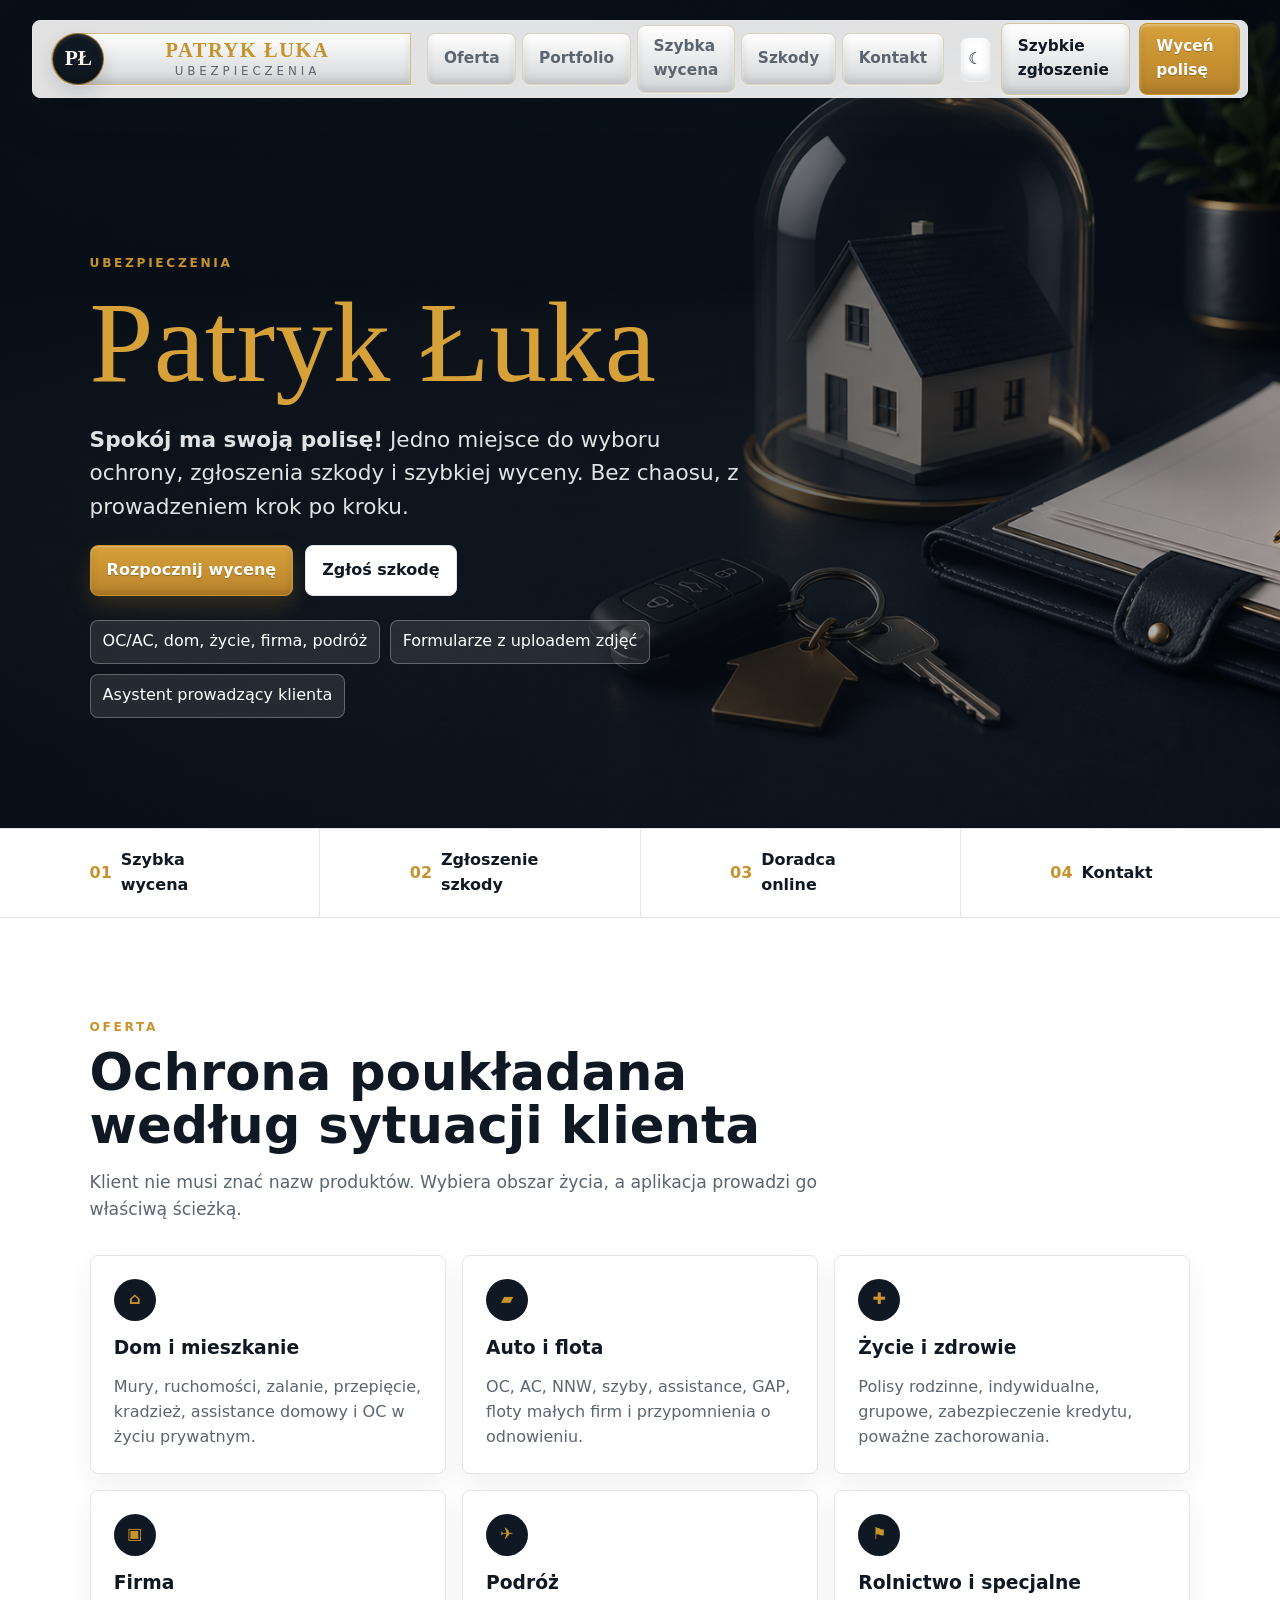
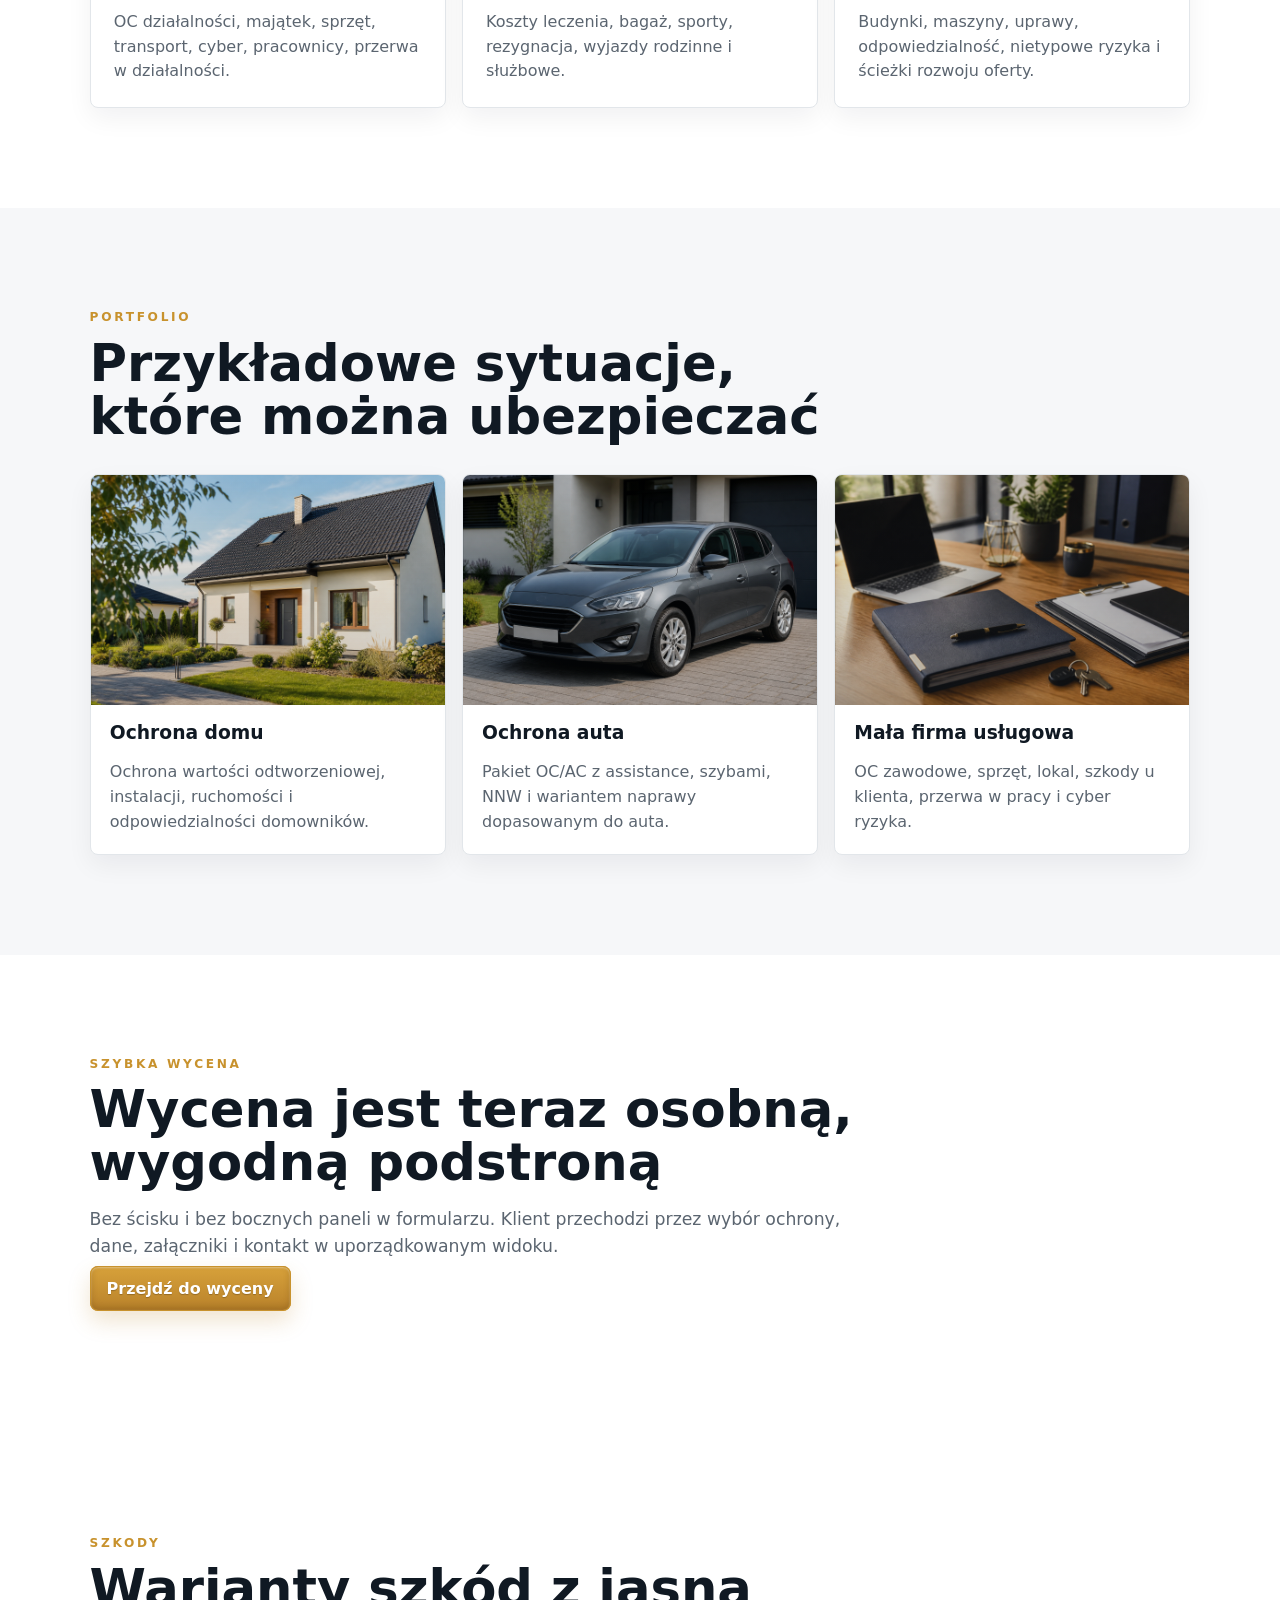
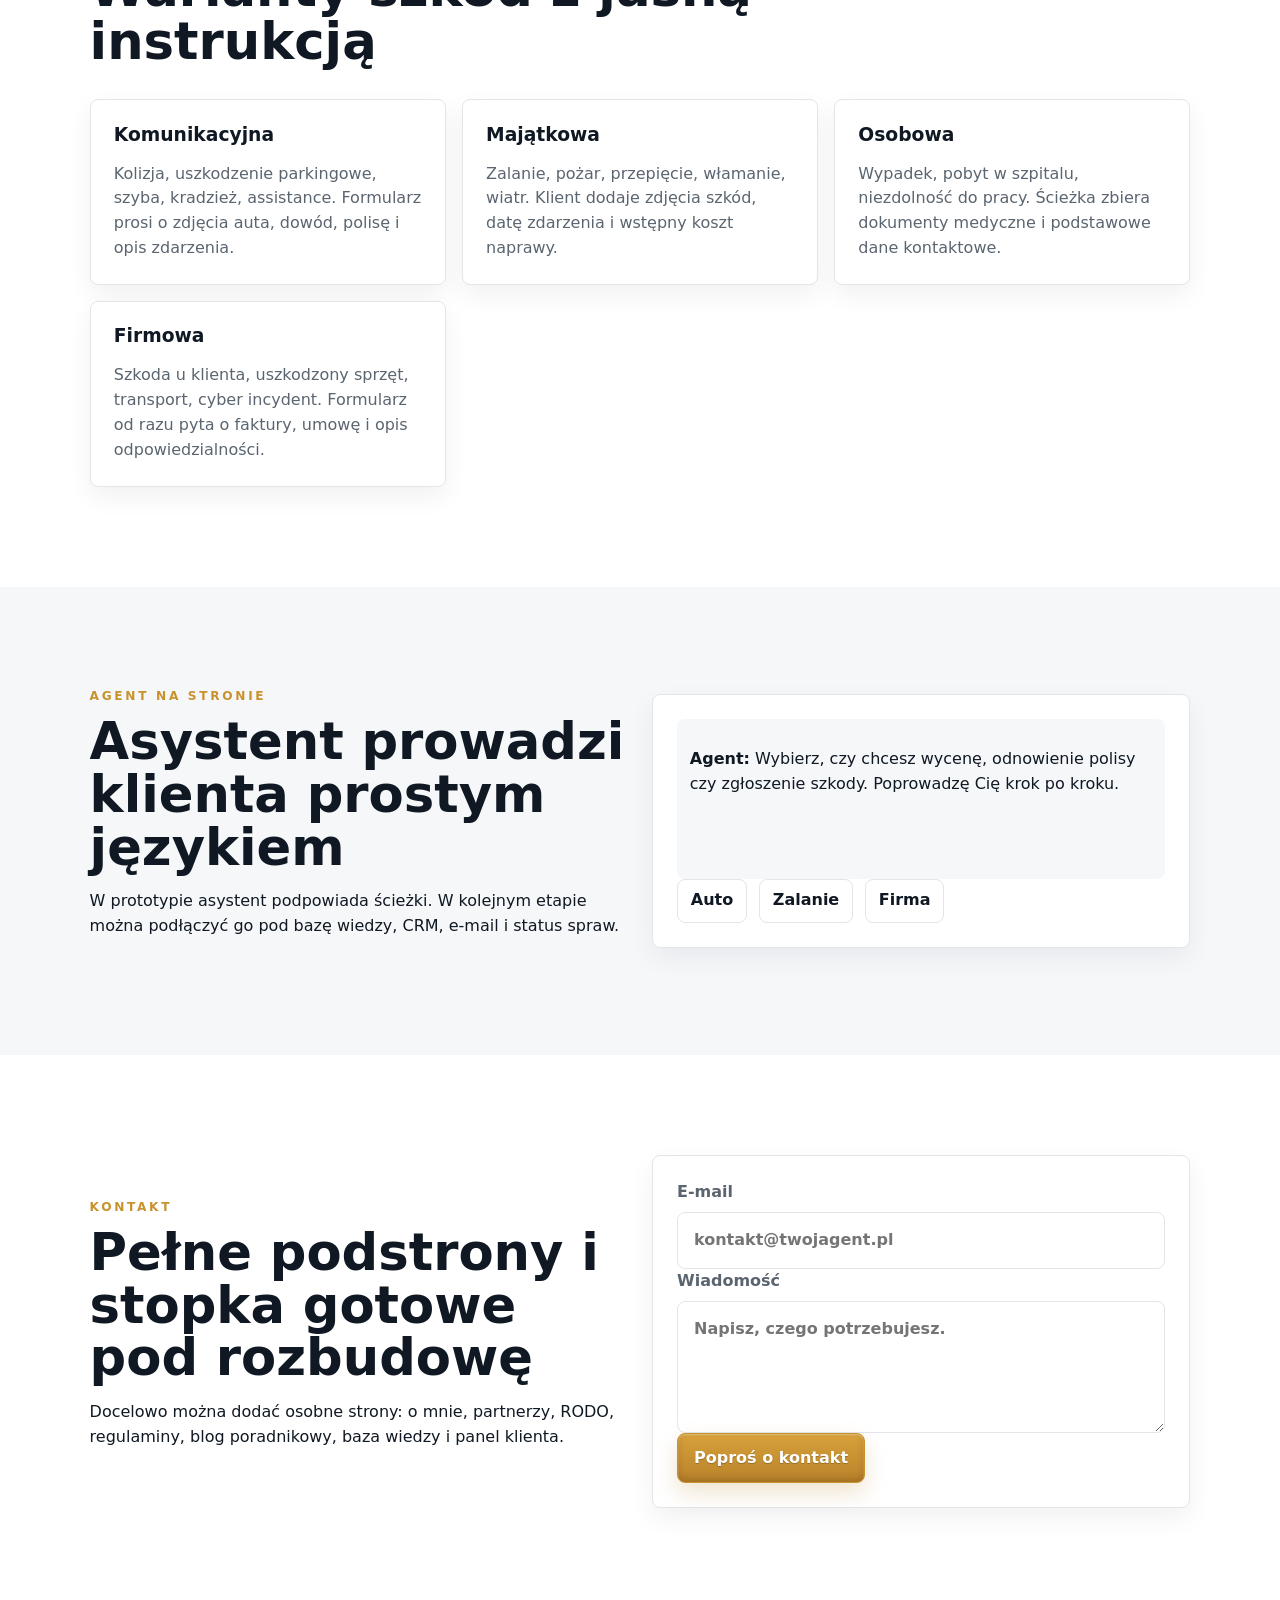
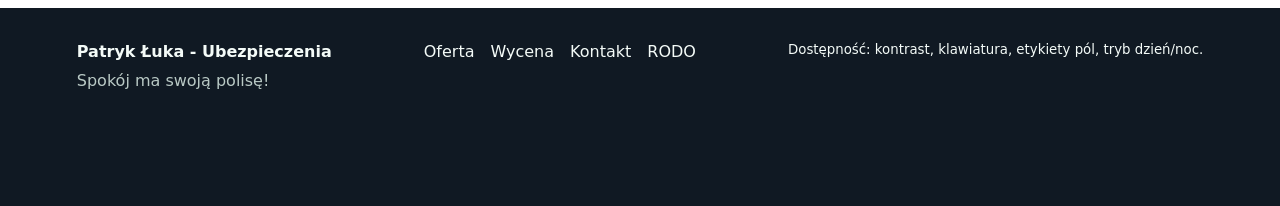
==== index.html @ 3d940626 "Initial Patryk Luka site" ====
<!doctype html>
<html lang="pl">
  <head>
    <meta charset="utf-8">
    <meta name="viewport" content="width=device-width, initial-scale=1">
    <meta name="theme-color" content="#101923">
    <title>Patryk Łuka - Ubezpieczenia</title>
    <meta name="description" content="Mobilna strona-aplikacja doradcy ubezpieczeniowego z szybką wyceną, formularzem szkody i asystentem.">
    <link rel="preload" href="assets/hero-patryk-luka.png" as="image">
    <link rel="stylesheet" href="styles.css">
  </head>
  <body>
    <a class="skip-link" href="#main">Przejdź do treści</a>

    <header class="topbar" aria-label="Główna nawigacja">
      <a class="brand" href="#start" aria-label="Strona główna Patryk Łuka Ubezpieczenia">
        <span class="brand-mark" aria-hidden="true">PŁ</span>
        <span>
          <strong>PATRYK ŁUKA</strong>
          <small>UBEZPIECZENIA</small>
        </span>
      </a>
      <nav class="desktop-nav" aria-label="Menu główne">
        <a href="oferta.html">Oferta</a>
        <a href="portfolio.html">Portfolio</a>
        <a href="wycena.html">Szybka wycena</a>
        <a href="szkody.html">Szkody</a>
        <a href="kontakt.html">Kontakt</a>
      </nav>
      <div class="top-actions">
        <button class="icon-btn" type="button" data-theme-toggle aria-label="Przełącz tryb dzień noc" title="Tryb dzień/noc">☾</button>
        <a class="secondary-btn small framed-action" href="zgloszenie.html">Szybkie zgłoszenie</a>
        <a class="primary-btn small" href="wycena.html">Wyceń polisę</a>
      </div>
    </header>

    <main id="main">
      <section id="start" class="hero">
        <img class="hero-image" src="assets/hero-patryk-luka.png" alt="Neutralna kompozycja dokumentów, kluczy i ochrony ubezpieczeniowej">
        <div class="hero-overlay" aria-hidden="true"></div>
        <div class="hero-content">
          <p class="eyebrow">Ubezpieczenia</p>
          <h1>Patryk Łuka</h1>
          <p class="lead"><strong>Spokój ma swoją polisę!</strong> Jedno miejsce do wyboru ochrony, zgłoszenia szkody i szybkiej wyceny. Bez chaosu, z prowadzeniem krok po kroku.</p>
          <div class="hero-actions">
            <a class="primary-btn" href="wycena.html">Rozpocznij wycenę</a>
            <a class="secondary-btn" href="#szkody">Zgłoś szkodę</a>
          </div>
          <ul class="trust-list" aria-label="Najważniejsze zalety">
            <li>OC/AC, dom, życie, firma, podróż</li>
            <li>Formularze z uploadem zdjęć</li>
            <li>Asystent prowadzący klienta</li>
          </ul>
        </div>
      </section>

      <section class="app-strip" aria-label="Najważniejsze ścieżki klienta">
        <a href="wycena.html"><span>01</span> Szybka wycena</a>
        <a href="zgloszenie.html"><span>02</span> Zgłoszenie szkody</a>
        <a href="#agent"><span>03</span> Doradca online</a>
        <a href="kontakt.html"><span>04</span> Kontakt</a>
      </section>

      <section id="oferta" class="section">
        <div class="section-head">
          <p class="eyebrow">Oferta</p>
          <h2>Ochrona poukładana według sytuacji klienta</h2>
          <p>Klient nie musi znać nazw produktów. Wybiera obszar życia, a aplikacja prowadzi go właściwą ścieżką.</p>
        </div>
        <div class="offer-grid">
          <article class="offer-card">
            <span class="card-icon" aria-hidden="true">⌂</span>
            <h3>Dom i mieszkanie</h3>
            <p>Mury, ruchomości, zalanie, przepięcie, kradzież, assistance domowy i OC w życiu prywatnym.</p>
          </article>
          <article class="offer-card">
            <span class="card-icon" aria-hidden="true">▰</span>
            <h3>Auto i flota</h3>
            <p>OC, AC, NNW, szyby, assistance, GAP, floty małych firm i przypomnienia o odnowieniu.</p>
          </article>
          <article class="offer-card">
            <span class="card-icon" aria-hidden="true">✚</span>
            <h3>Życie i zdrowie</h3>
            <p>Polisy rodzinne, indywidualne, grupowe, zabezpieczenie kredytu, poważne zachorowania.</p>
          </article>
          <article class="offer-card">
            <span class="card-icon" aria-hidden="true">▣</span>
            <h3>Firma</h3>
            <p>OC działalności, majątek, sprzęt, transport, cyber, pracownicy, przerwa w działalności.</p>
          </article>
          <article class="offer-card">
            <span class="card-icon" aria-hidden="true">✈</span>
            <h3>Podróż</h3>
            <p>Koszty leczenia, bagaż, sporty, rezygnacja, wyjazdy rodzinne i służbowe.</p>
          </article>
          <article class="offer-card">
            <span class="card-icon" aria-hidden="true">⚑</span>
            <h3>Rolnictwo i specjalne</h3>
            <p>Budynki, maszyny, uprawy, odpowiedzialność, nietypowe ryzyka i ścieżki rozwoju oferty.</p>
          </article>
        </div>
      </section>

      <section id="portfolio" class="section muted">
        <div class="section-head">
          <p class="eyebrow">Portfolio</p>
          <h2>Przykładowe sytuacje, które można ubezpieczać</h2>
        </div>
        <div class="portfolio-grid">
          <article><div class="photo photo-home" role="img" aria-label="Neutralna wizualizacja ochrony domu"></div><h3>Ochrona domu</h3><p>Ochrona wartości odtworzeniowej, instalacji, ruchomości i odpowiedzialności domowników.</p></article>
          <article><div class="photo photo-car" role="img" aria-label="Neutralna wizualizacja ochrony auta"></div><h3>Ochrona auta</h3><p>Pakiet OC/AC z assistance, szybami, NNW i wariantem naprawy dopasowanym do auta.</p></article>
          <article><div class="photo photo-business"></div><h3>Mała firma usługowa</h3><p>OC zawodowe, sprzęt, lokal, szkody u klienta, przerwa w pracy i cyber ryzyka.</p></article>
        </div>
      </section>

      <section id="wycena" class="section quote-teaser">
        <div class="section-head">
          <p class="eyebrow">Szybka wycena</p>
          <h2>Wycena jest teraz osobną, wygodną podstroną</h2>
          <p>Bez ścisku i bez bocznych paneli w formularzu. Klient przechodzi przez wybór ochrony, dane, załączniki i kontakt w uporządkowanym widoku.</p>
          <a class="primary-btn" href="wycena.html">Przejdź do wyceny</a>
        </div>
      </section>

      <section id="szkody" class="section">
        <div class="section-head">
          <p class="eyebrow">Szkody</p>
          <h2>Warianty szkód z jasną instrukcją</h2>
        </div>
        <div class="damage-grid">
          <article><h3>Komunikacyjna</h3><p>Kolizja, uszkodzenie parkingowe, szyba, kradzież, assistance. Formularz prosi o zdjęcia auta, dowód, polisę i opis zdarzenia.</p></article>
          <article><h3>Majątkowa</h3><p>Zalanie, pożar, przepięcie, włamanie, wiatr. Klient dodaje zdjęcia szkód, datę zdarzenia i wstępny koszt naprawy.</p></article>
          <article><h3>Osobowa</h3><p>Wypadek, pobyt w szpitalu, niezdolność do pracy. Ścieżka zbiera dokumenty medyczne i podstawowe dane kontaktowe.</p></article>
          <article><h3>Firmowa</h3><p>Szkoda u klienta, uszkodzony sprzęt, transport, cyber incydent. Formularz od razu pyta o faktury, umowę i opis odpowiedzialności.</p></article>
        </div>
      </section>

      <section id="agent" class="section muted">
        <div class="agent-panel">
          <div>
            <p class="eyebrow">Agent na stronie</p>
            <h2>Asystent prowadzi klienta prostym językiem</h2>
            <p>W prototypie asystent podpowiada ścieżki. W kolejnym etapie można podłączyć go pod bazę wiedzy, CRM, e-mail i status spraw.</p>
          </div>
          <div class="chat-box" aria-label="Asystent ubezpieczeniowy">
            <div class="chat-log" data-chat-log>
              <p><strong>Agent:</strong> Wybierz, czy chcesz wycenę, odnowienie polisy czy zgłoszenie szkody. Poprowadzę Cię krok po kroku.</p>
            </div>
            <div class="quick-prompts">
              <button type="button" data-chat="Chcę ubezpieczyć auto">Auto</button>
              <button type="button" data-chat="Mam zalanie w mieszkaniu">Zalanie</button>
              <button type="button" data-chat="Potrzebuję polisy dla firmy">Firma</button>
            </div>
          </div>
        </div>
      </section>

      <section id="kontakt" class="section contact-section">
        <div>
          <p class="eyebrow">Kontakt</p>
          <h2>Pełne podstrony i stopka gotowe pod rozbudowę</h2>
          <p>Docelowo można dodać osobne strony: o mnie, partnerzy, RODO, regulaminy, blog poradnikowy, baza wiedzy i panel klienta.</p>
        </div>
        <form class="contact-card">
          <label>E-mail <input type="email" placeholder="kontakt@twojagent.pl"></label>
          <label>Wiadomość <textarea rows="4" placeholder="Napisz, czego potrzebujesz."></textarea></label>
          <button class="primary-btn" type="button">Poproś o kontakt</button>
        </form>
      </section>
    </main>

    <nav class="bottom-nav" aria-label="Menu mobilne">
      <a href="index.html">Start</a>
      <a href="oferta.html">Oferta</a>
      <a href="wycena.html">Wycena</a>
      <a href="szkody.html">Szkody</a>
      <a href="kontakt.html">Kontakt</a>
    </nav>

    <footer class="footer">
      <div>
        <strong>Patryk Łuka - Ubezpieczenia</strong>
        <p>Spokój ma swoją polisę!</p>
      </div>
      <nav aria-label="Linki w stopce">
        <a href="oferta.html">Oferta</a>
        <a href="wycena.html">Wycena</a>
        <a href="kontakt.html">Kontakt</a>
        <a href="#">RODO</a>
      </nav>
      <small>Dostępność: kontrast, klawiatura, etykiety pól, tryb dzień/noc.</small>
    </footer>

    <script src="app.js"></script>
  </body>
</html>
---- styles.css ----
:root {
  color-scheme: light;
  --bg: #ffffff;
  --surface: #ffffff;
  --muted: #f6f7f9;
  --text: #101923;
  --soft-text: #5b6570;
  --brand: #101923;
  --brand-2: #c8922d;
  --accent: #f8f3e8;
  --border: #e2e6ea;
  --shadow: 0 18px 50px rgba(16, 25, 35, 0.14);
  --radius: 8px;
  --nav-h: 78px;
}

* { box-sizing: border-box; }
html { scroll-behavior: smooth; }
body {
  margin: 0;
  font-family: Inter, ui-sans-serif, system-ui, -apple-system, BlinkMacSystemFont, "Segoe UI", sans-serif;
  background: var(--bg);
  color: var(--text);
  line-height: 1.55;
}
body.dark {
  color-scheme: dark;
  --bg: #071312;
  --surface: #101923;
  --muted: #172331;
  --text: #f4fbf8;
  --soft-text: #c7ccd2;
  --brand: #d7a13a;
  --brand-2: #d7a13a;
  --accent: #202c3a;
  --border: #344252;
  --shadow: 0 18px 50px rgba(0, 0, 0, 0.38);
}
body.contrast {
  --bg: #000;
  --surface: #000;
  --muted: #111;
  --text: #fff;
  --soft-text: #fff;
  --brand: #00ffe0;
  --brand-2: #ffd400;
  --accent: #001f1c;
  --border: #fff;
}
body.large-text { font-size: 118%; }
body.reduce-motion *, body.reduce-motion *::before, body.reduce-motion *::after {
  animation: none !important;
  transition: none !important;
  scroll-behavior: auto !important;
}
a { color: inherit; text-decoration: none; }
button, input, textarea { font: inherit; }
button { cursor: pointer; }
:focus-visible { outline: 3px solid var(--brand-2); outline-offset: 3px; }
.skip-link {
  position: fixed;
  left: 1rem;
  top: -100px;
  z-index: 1000;
  background: var(--brand-2);
  color: #111;
  padding: .7rem 1rem;
  border-radius: var(--radius);
}
.skip-link:focus { top: 1rem; }

.topbar {
  position: fixed;
  inset: 20px 32px auto;
  z-index: 50;
  height: var(--nav-h);
  display: flex;
  align-items: center;
  justify-content: space-between;
  gap: 1rem;
  padding: 0 1.15rem;
  background: color-mix(in srgb, var(--surface) 88%, transparent);
  border: 1px solid var(--border);
  border-radius: var(--radius);
  box-shadow: var(--shadow);
  backdrop-filter: blur(18px);
}
.brand {
  display: inline-flex;
  align-items: center;
  gap: 0;
  min-width: 360px;
  padding: 0;
  height: 52px;
  border: 1px solid color-mix(in srgb, var(--brand-2) 52%, var(--border));
  border-radius: 999px var(--radius) var(--radius) 999px;
  background: linear-gradient(180deg, color-mix(in srgb, var(--surface) 90%, #fff), color-mix(in srgb, var(--surface) 82%, var(--brand)));
  box-shadow:
    inset 0 2px 3px rgba(255,255,255,.62),
    inset 0 -4px 9px rgba(16,25,35,.12),
    0 1px 0 rgba(255,255,255,.44);
}
.brand-mark {
  display: grid;
  place-items: center;
  width: 52px;
  height: 52px;
  border-radius: 50%;
  background: var(--brand);
  color: #f8f4ec;
  font-size: 1.34rem;
  font-weight: 900;
  border: 1px solid color-mix(in srgb, var(--brand-2) 70%, transparent);
  font-family: Georgia, "Times New Roman", serif;
  box-shadow:
    inset 0 2px 4px rgba(255,255,255,.1),
    inset 0 -5px 10px rgba(0,0,0,.28),
    0 8px 18px rgba(16,25,35,.14);
}
.brand > span:last-child {
  display: grid;
  width: 286px;
  padding: 0 .95rem;
}
.brand strong, .brand small { display: block; line-height: 1.05; text-align: center; }
.brand strong {
  font-family: Georgia, "Times New Roman", serif;
  font-weight: 700;
  font-size: 1.28rem;
  letter-spacing: .075em;
  color: var(--brand-2);
  white-space: nowrap;
}
.brand small {
  color: var(--soft-text);
  font-size: .74rem;
  margin-top: .22rem;
  letter-spacing: .33em;
  white-space: nowrap;
}
.desktop-nav { display: flex; align-items: center; gap: .38rem; }
.desktop-nav a {
  min-height: 52px;
  display: grid;
  place-items: center;
  padding: .55rem .98rem;
  border: 1px solid color-mix(in srgb, var(--brand-2) 24%, var(--border));
  border-radius: var(--radius);
  background: linear-gradient(180deg, color-mix(in srgb, var(--surface) 90%, #fff), color-mix(in srgb, var(--surface) 82%, var(--brand)));
  box-shadow:
    inset 0 2px 3px rgba(255,255,255,.58),
    inset 0 -4px 8px rgba(16,25,35,.11),
    0 1px 0 rgba(255,255,255,.38);
  color: var(--soft-text);
  font-weight: 760;
  font-size: .96rem;
}
.desktop-nav a:hover {
  border-color: color-mix(in srgb, var(--brand-2) 45%, var(--border));
  background: var(--accent);
  color: var(--text);
}
.top-actions { display: flex; align-items: center; gap: .6rem; }
.icon-btn {
  width: 44px;
  height: 44px;
  border: 1px solid var(--border);
  background: var(--surface);
  color: var(--text);
  border-radius: var(--radius);
}
.top-actions .primary-btn,
.top-actions .framed-action,
.icon-btn {
  box-shadow:
    inset 0 2px 3px rgba(255,255,255,.36),
    inset 0 -4px 8px rgba(16,25,35,.14),
    0 1px 0 rgba(255,255,255,.36);
}

.primary-btn, .secondary-btn {
  min-height: 46px;
  border-radius: var(--radius);
  border: 1px solid transparent;
  padding: .75rem 1rem;
  font-weight: 800;
}
.primary-btn {
  background: linear-gradient(180deg, #d7a13a, #b9822b);
  color: #fff;
  border-color: #c8922d;
  text-shadow: 0 1px 1px rgba(0,0,0,.24);
  box-shadow:
    inset 0 1px 2px rgba(255,255,255,.36),
    inset 0 -3px 7px rgba(73,43,4,.22),
    0 10px 22px rgba(185,130,43,.22);
}
body.dark .primary-btn, body.contrast .primary-btn { color: #fff; }
.secondary-btn { background: var(--surface); color: var(--text); border-color: var(--border); }
.secondary-btn.active-action {
  border-color: var(--brand-2);
  color: var(--brand);
}
.small { min-height: 48px; padding: .68rem 1rem; font-size: .96rem; }
.framed-action {
  border-color: color-mix(in srgb, var(--brand-2) 38%, var(--border));
  background: linear-gradient(180deg, color-mix(in srgb, var(--surface) 92%, #fff), color-mix(in srgb, var(--surface) 82%, var(--brand)));
  font-weight: 850;
}

.hero {
  position: relative;
  min-height: 92vh;
  display: grid;
  align-items: end;
  overflow: hidden;
  padding: 9rem 7vw 5.75rem;
}
.hero-image, .hero-overlay { position: absolute; inset: 0; width: 100%; height: 100%; }
.hero-image { object-fit: cover; }
.hero-overlay {
  background: linear-gradient(90deg, rgba(8, 14, 21, .92), rgba(8, 14, 21, .72) 47%, rgba(8, 14, 21, .22));
}
.hero-content {
  position: relative;
  max-width: 760px;
  color: #fff;
  padding-bottom: 2vh;
}
.eyebrow {
  margin: 0 0 .6rem;
  color: var(--brand-2);
  font-weight: 850;
  text-transform: uppercase;
  font-size: .76rem;
  letter-spacing: .22em;
}
.hero h1, .section h2 {
  margin: 0;
  line-height: 1.03;
  letter-spacing: 0;
}
.hero h1 {
  font-family: Georgia, "Times New Roman", serif;
  font-weight: 500;
  font-size: clamp(3.4rem, 9vw, 7.2rem);
  max-width: 860px;
  color: #d7a13a;
}
.lead { font-size: clamp(1.05rem, 2.3vw, 1.35rem); max-width: 650px; color: rgba(255,255,255,.88); }
.hero-actions, .form-actions, .access-controls, .quick-prompts { display: flex; flex-wrap: wrap; gap: .75rem; }
.trust-list {
  display: flex;
  flex-wrap: wrap;
  gap: .6rem;
  padding: 0;
  margin: 1.5rem 0 0;
  list-style: none;
}
.trust-list li {
  padding: .55rem .75rem;
  border: 1px solid rgba(255,255,255,.28);
  background: rgba(255,255,255,.1);
  border-radius: var(--radius);
}

.app-strip {
  display: grid;
  grid-template-columns: repeat(4, 1fr);
  gap: 1px;
  background: var(--border);
  border-block: 1px solid var(--border);
}
.app-strip a {
  background: var(--surface);
  padding: 1.2rem 7vw;
  font-weight: 800;
  display: flex;
  align-items: center;
  gap: .55rem;
  min-height: 76px;
  overflow-wrap: anywhere;
}
.app-strip span { color: var(--brand-2); flex: 0 0 auto; }

.section {
  padding: 6.25rem 7vw;
  scroll-margin-top: 110px;
}
.muted { background: var(--muted); }
.section-head { max-width: 800px; margin-bottom: 2rem; }
.section h2 { font-size: clamp(2rem, 4vw, 3.8rem); }
.section-head p:not(.eyebrow) { color: var(--soft-text); font-size: 1.08rem; }

.offer-grid, .damage-grid {
  display: grid;
  grid-template-columns: repeat(3, minmax(0, 1fr));
  gap: 1rem;
}
.offer-card, .damage-grid article, .portfolio-grid article, .contact-card, .quote-form, .quote-help, .chat-box {
  background: var(--surface);
  border: 1px solid var(--border);
  border-radius: var(--radius);
  box-shadow: 0 10px 26px rgba(16, 25, 35, .06);
}
.offer-card, .damage-grid article {
  padding: 1.45rem;
  overflow: hidden;
}
.offer-card h3, .damage-grid h3, .portfolio-grid h3 {
  line-height: 1.18;
  overflow-wrap: anywhere;
}
.offer-card p, .damage-grid p, .portfolio-grid p {
  margin-bottom: 0;
  overflow-wrap: anywhere;
}
.card-icon {
  display: grid;
  place-items: center;
  width: 42px;
  height: 42px;
  margin-bottom: 1rem;
  border-radius: 50%;
  background: var(--brand);
  color: var(--brand-2);
  font-weight: 900;
}
.offer-card h3, .damage-grid h3, .portfolio-grid h3 { margin: 0 0 .55rem; }
.offer-card p, .damage-grid p, .portfolio-grid p, .quote-help li { color: var(--soft-text); }

.portfolio-grid {
  display: grid;
  grid-template-columns: repeat(3, minmax(0, 1fr));
  gap: 1rem;
}
.portfolio-grid article { overflow: hidden; }
.portfolio-grid h3, .portfolio-grid p { padding-inline: 1.2rem; }
.portfolio-grid h3 { margin-top: 1.05rem; }
.portfolio-grid p { padding-bottom: 1.2rem; }
.photo {
  min-height: 230px;
  background-size: cover;
  background-position: center;
}
.photo-home { background-image: linear-gradient(rgba(16,25,35,.04), rgba(16,25,35,.22)), url("assets/photo-home.png"); }
.photo-car { background-image: linear-gradient(rgba(16,25,35,.03), rgba(16,25,35,.2)), url("assets/photo-car.png"); }
.photo-business { background-image: linear-gradient(rgba(16,25,35,.03), rgba(16,25,35,.2)), url("assets/photo-business.png"); }

.quote-layout {
  display: grid;
  grid-template-columns: minmax(0, 1.2fr) minmax(320px, .62fr);
  gap: 1.35rem;
  align-items: start;
}
.quote-page-shell {
  max-width: 1180px;
  margin: 0 auto;
}
.quote-form-wide {
  padding: 2.25rem;
  border-color: color-mix(in srgb, var(--brand-2) 24%, var(--border));
}
.quote-form-wide h2 {
  margin: 0 0 1.4rem;
  font-size: clamp(1.55rem, 2.4vw, 2.15rem);
  line-height: 1.12;
}
.quote-page-aside {
  background: var(--surface);
  border: 1px solid var(--border);
  border-radius: var(--radius);
  box-shadow: 0 14px 34px rgba(16,25,35,.08);
  padding: 1.5rem;
  position: sticky;
  top: 115px;
}
.quote-page-aside h2 {
  margin: 0 0 .75rem;
}
.quote-page-aside p {
  color: var(--soft-text);
}
.quote-form, .quote-help, .chat-box, .contact-card { padding: 1.5rem; }
.progress {
  height: 10px;
  background: var(--muted);
  border-radius: 999px;
  overflow: hidden;
  margin-bottom: 1.25rem;
}
.progress span { display: block; width: 33%; height: 100%; background: var(--brand-2); transition: width .25s ease; }
.step { display: none; }
.step.active { display: block; }
.choice-grid {
  display: grid;
  grid-template-columns: repeat(3, 1fr);
  gap: 1rem;
}
.choice-grid label {
  border: 1px solid var(--border);
  background: #fff;
  padding: 1.25rem;
  border-radius: var(--radius);
  font-weight: 800;
  overflow: hidden;
  overflow-wrap: anywhere;
  min-height: 118px;
  display: grid;
  grid-template-columns: 26px minmax(0, 1fr);
  align-items: center;
  justify-content: start;
  gap: 1rem;
  box-shadow:
    inset 0 1px 2px rgba(255,255,255,.58),
    0 10px 24px rgba(16,25,35,.055);
}
.choice-grid label:has(input:checked) {
  border-color: var(--brand-2);
  background: linear-gradient(180deg, #fffaf0, #efe4d1);
  box-shadow:
    inset 0 1px 2px rgba(255,255,255,.72),
    0 14px 28px rgba(200,146,45,.16);
}
.choice-grid input {
  width: 22px;
  height: 22px;
  margin: 0;
}
.choice-grid span {
  display: block;
  min-width: 0;
  color: var(--text);
  line-height: 1.18;
  white-space: normal;
  overflow-wrap: normal;
}
.choice-grid strong {
  display: block;
  font-size: 1.16rem;
  line-height: 1.1;
}
.choice-grid small {
  display: block;
  margin-top: .28rem;
  color: var(--soft-text);
  font-size: .88rem;
  line-height: 1.25;
}
label { display: grid; gap: .45rem; color: var(--soft-text); font-weight: 750; }
input, textarea {
  width: 100%;
  border: 1px solid var(--border);
  background: var(--surface);
  color: var(--text);
  border-radius: var(--radius);
  padding: .95rem 1rem;
}
.dynamic-fields, .two-cols {
  display: grid;
  grid-template-columns: 1fr 1fr;
  column-gap: 1.25rem;
  row-gap: 1.35rem;
}
.file-box {
  min-height: 130px;
  display: grid;
  place-items: center;
  margin-bottom: 1rem;
  border: 2px dashed var(--border);
  border-radius: var(--radius);
  background: var(--muted);
  text-align: center;
}
.file-box input { max-width: 290px; }
.checkbox { display: flex; align-items: center; gap: .6rem; margin-top: 1rem; }
.checkbox input { width: auto; }
.hidden { display: none !important; }
.form-status { min-height: 1.5rem; color: var(--brand); font-weight: 800; }
.form-actions {
  margin-top: 1.75rem;
  padding-top: 1.25rem;
  border-top: 1px solid var(--border);
  align-items: center;
}
.form-actions .secondary-btn,
.form-actions .primary-btn {
  min-width: 116px;
}

.agent-panel, .accessibility-panel, .contact-section {
  display: grid;
  grid-template-columns: 1fr 1fr;
  gap: 1.5rem;
  align-items: center;
}
.chat-log {
  min-height: 160px;
  max-height: 260px;
  overflow: auto;
  padding: .8rem;
  background: var(--muted);
  border-radius: var(--radius);
}
.quick-prompts button, .access-controls button {
  min-height: 42px;
  border: 1px solid var(--border);
  background: var(--surface);
  color: var(--text);
  border-radius: var(--radius);
  padding: .55rem .8rem;
  font-weight: 800;
}
.bottom-nav {
  display: none;
  position: fixed;
  inset: auto 0 0;
  z-index: 55;
  grid-template-columns: repeat(5, 1fr);
  background: var(--surface);
  border-top: 1px solid var(--border);
  box-shadow: 0 -10px 30px rgba(0,0,0,.12);
}
.bottom-nav a {
  min-height: 64px;
  display: grid;
  place-items: center;
  font-size: .78rem;
  font-weight: 850;
  color: var(--soft-text);
}
.bottom-nav a.active {
  color: var(--brand);
  background: var(--accent);
}
.footer {
  display: flex;
  justify-content: space-between;
  gap: 2rem;
  padding: 2rem 6vw 7rem;
  background: #101923;
  color: #f4fbf8;
}
.footer nav { display: flex; flex-wrap: wrap; gap: 1rem; }
.footer p { color: #b9c9c5; margin: .25rem 0 0; }
.subpage {
  background: var(--bg);
}
.quote-main {
  padding: 8.25rem 7vw 5rem;
  background: #fff;
}
.report-main {
  padding: 8.5rem 7vw 5rem;
}
.report-hero {
  max-width: 980px;
  margin-bottom: 2rem;
}
.report-hero h1 {
  margin: 0;
  max-width: 920px;
  font-size: clamp(2.6rem, 6vw, 5.4rem);
  line-height: .98;
  letter-spacing: 0;
  color: var(--brand);
}
.report-hero p:not(.eyebrow) {
  max-width: 760px;
  color: var(--soft-text);
  font-size: 1.12rem;
}
.quote-hero {
  max-width: 1180px;
  margin-inline: auto;
  padding: .75rem 0 1.2rem;
}
.quote-hero-grid {
  display: grid;
  grid-template-columns: minmax(0, 1fr) 340px;
  gap: 2rem;
  align-items: end;
}
.quote-hero h1 {
  margin: 0;
  max-width: 830px;
  font-size: clamp(2.45rem, 4.7vw, 4.9rem);
  line-height: 1;
  color: var(--brand);
}
.quote-hero p {
  max-width: 760px;
  color: var(--soft-text);
  font-size: 1.08rem;
}
.quote-contact-card {
  background: #101923;
  color: #fff;
  border-radius: var(--radius);
  padding: 1.4rem;
  box-shadow: 0 18px 42px rgba(16,25,35,.16);
}
.quote-contact-card span {
  color: var(--brand-2);
  font-weight: 900;
  text-transform: uppercase;
  font-size: .78rem;
  letter-spacing: .16em;
}
.quote-contact-card strong {
  display: block;
  margin-top: .75rem;
  font-size: 1.35rem;
  line-height: 1.12;
}
.quote-contact-card p {
  margin-bottom: 0;
  color: rgba(255,255,255,.75);
}
.service-actions {
  max-width: 1180px;
  margin: 0 auto 1.25rem;
  display: grid;
  grid-template-columns: repeat(3, 1fr);
  gap: .9rem;
}
.service-actions a {
  display: grid;
  gap: .28rem;
  min-height: 116px;
  padding: 1.2rem;
  border: 1px solid var(--border);
  border-radius: var(--radius);
  background: #fff;
  box-shadow: 0 12px 26px rgba(16,25,35,.06);
}
.service-actions span {
  color: var(--brand-2);
  font-weight: 900;
  font-size: .8rem;
}
.service-actions strong {
  font-size: 1.12rem;
}
.service-actions small {
  color: var(--soft-text);
  font-size: .9rem;
}
.quote-notes {
  max-width: 1180px;
  margin: 1.25rem auto 0;
  display: grid;
  grid-template-columns: repeat(3, 1fr);
  gap: 1rem;
}
.quote-notes article {
  background: var(--surface);
  border: 1px solid var(--border);
  border-radius: var(--radius);
  padding: 1.25rem;
  box-shadow: 0 10px 24px rgba(16,25,35,.06);
}
.quote-notes span {
  color: var(--brand-2);
  font-weight: 900;
}
.quote-notes strong {
  display: block;
  margin-top: .35rem;
}
.quote-notes p {
  margin: .35rem 0 0;
  color: var(--soft-text);
}
.report-shell {
  display: grid;
  grid-template-columns: minmax(0, 1fr) 360px;
  gap: 1.35rem;
  align-items: start;
}
.report-form {
  display: grid;
  gap: 1rem;
}
.report-card, .report-aside {
  position: relative;
  background: var(--surface);
  border: 1px solid var(--border);
  border-radius: var(--radius);
  box-shadow: 0 14px 34px rgba(16,25,35,.08);
  padding: 1.6rem;
}
.report-card h2, .report-aside h2 {
  margin: 0 0 1rem;
  font-size: 1.2rem;
}
.step-pill {
  position: absolute;
  right: 1.25rem;
  top: 1.25rem;
  display: grid;
  place-items: center;
  width: 34px;
  height: 34px;
  border-radius: 50%;
  background: var(--brand);
  color: var(--brand-2);
  font-weight: 900;
}
.report-options {
  display: grid;
  grid-template-columns: repeat(2, minmax(0, 1fr));
  gap: .9rem;
}
.report-options label {
  min-height: 76px;
  display: flex;
  align-items: center;
  gap: .7rem;
  padding: 1rem;
  border: 1px solid var(--border);
  border-radius: var(--radius);
  background: var(--muted);
  color: var(--text);
}
.compact-file {
  min-height: 96px;
  margin: 1rem 0 0;
}
select {
  width: 100%;
  border: 1px solid var(--border);
  background: var(--surface);
  color: var(--text);
  border-radius: var(--radius);
  padding: .8rem;
}
.report-submit {
  margin-top: 1rem;
  width: 100%;
}
.report-aside {
  position: sticky;
  top: 125px;
}
.report-aside li {
  margin-bottom: .7rem;
  color: var(--soft-text);
}
.section-flat {
  padding: 0;
  margin-top: 1.5rem;
}
.contact-page-card {
  max-width: 760px;
  display: grid;
  gap: 1rem;
}

@media (max-width: 980px) {
  .desktop-nav { display: none; }
  .topbar {
    inset: 0 0 auto;
    height: 72px;
    border-radius: 0;
    border-inline: 0;
    border-top: 0;
    padding: 0 .85rem;
  }
  .brand { min-width: 0; }
  .brand {
    width: auto;
    height: 52px;
    border: 0;
    background: transparent;
    box-shadow: none;
  }
  .brand-mark {
    width: 46px;
    height: 46px;
    font-size: 1.08rem;
  }
  .brand small { display: block; }
  .brand > span:last-child { width: auto; }
  .top-actions .small { display: none; }
  .icon-btn {
    width: 42px;
    height: 42px;
  }
  .hero { min-height: 86vh; padding: 7rem 1.1rem 4rem; }
  .hero-overlay { background: linear-gradient(180deg, rgba(8,14,21,.52), rgba(8,14,21,.9)); }
  .app-strip, .offer-grid, .portfolio-grid, .damage-grid, .quote-layout, .agent-panel, .accessibility-panel, .contact-section {
    grid-template-columns: 1fr;
  }
  .app-strip a { padding: 1rem; }
  .section { padding: 4.5rem 1.1rem; }
  .report-main { padding: 6.5rem 1rem 4rem; }
  .quote-main { padding: 6.5rem 1rem 4rem; }
  .report-shell { grid-template-columns: 1fr; }
  .report-aside { position: static; }
  .report-options { grid-template-columns: 1fr; }
  .choice-grid, .dynamic-fields, .two-cols { grid-template-columns: 1fr; }
  .form-actions {
    display: grid;
    grid-template-columns: 1fr 1fr;
    gap: .75rem;
    margin-top: 1.5rem;
  }
  .form-actions .secondary-btn,
  .form-actions .primary-btn {
    width: 100%;
  }
  .quote-hero-grid, .service-actions, .quote-notes { grid-template-columns: 1fr; }
  .quote-page-aside { position: static; }
  .bottom-nav { display: grid; }
  body { padding-bottom: 64px; }
  .footer { flex-direction: column; padding-bottom: 6rem; }
}

@media (max-width: 430px) {
  .hero h1 { font-size: 3.05rem; }
  .hero-actions .primary-btn, .hero-actions .secondary-btn { width: 100%; text-align: center; }
  .trust-list li { width: 100%; }
  .brand strong { font-size: .86rem; letter-spacing: .06em; }
  .brand small { letter-spacing: .2em; font-size: .55rem; }
  .section h2 { font-size: 2rem; }
}
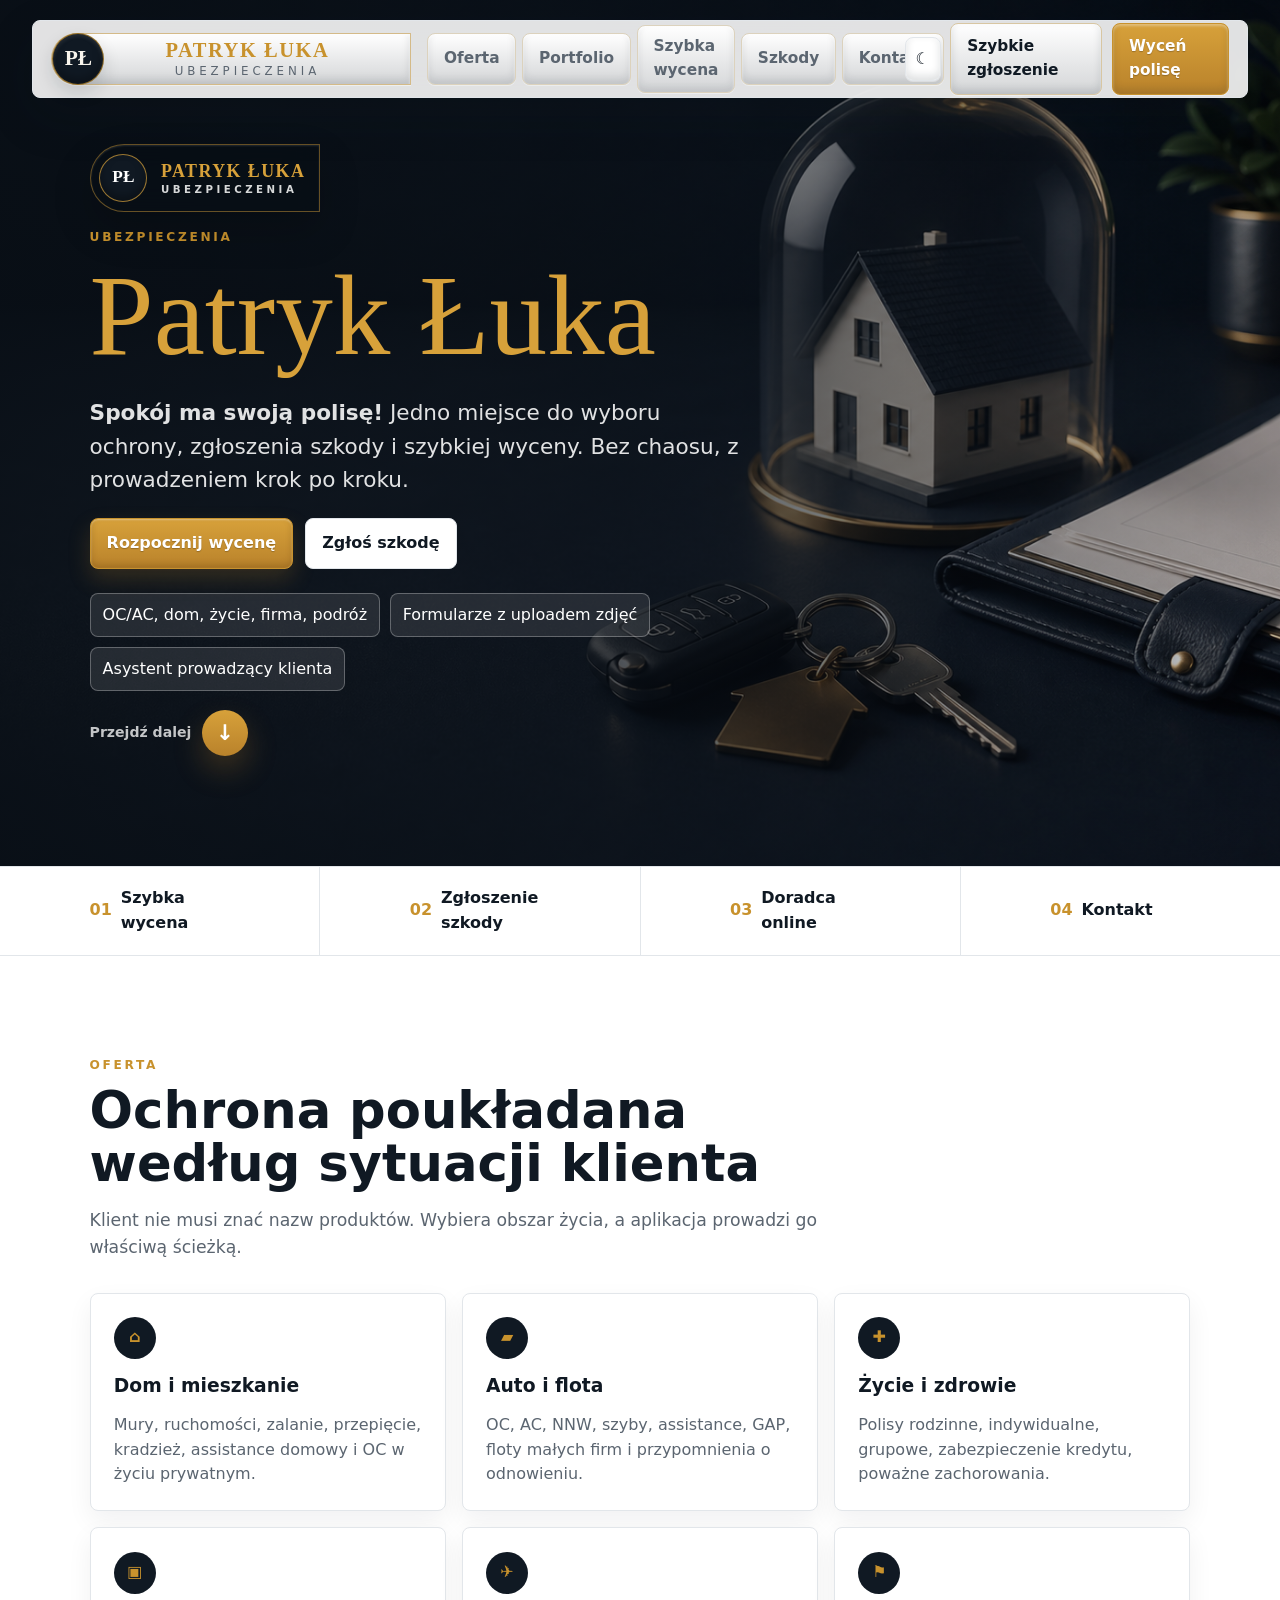
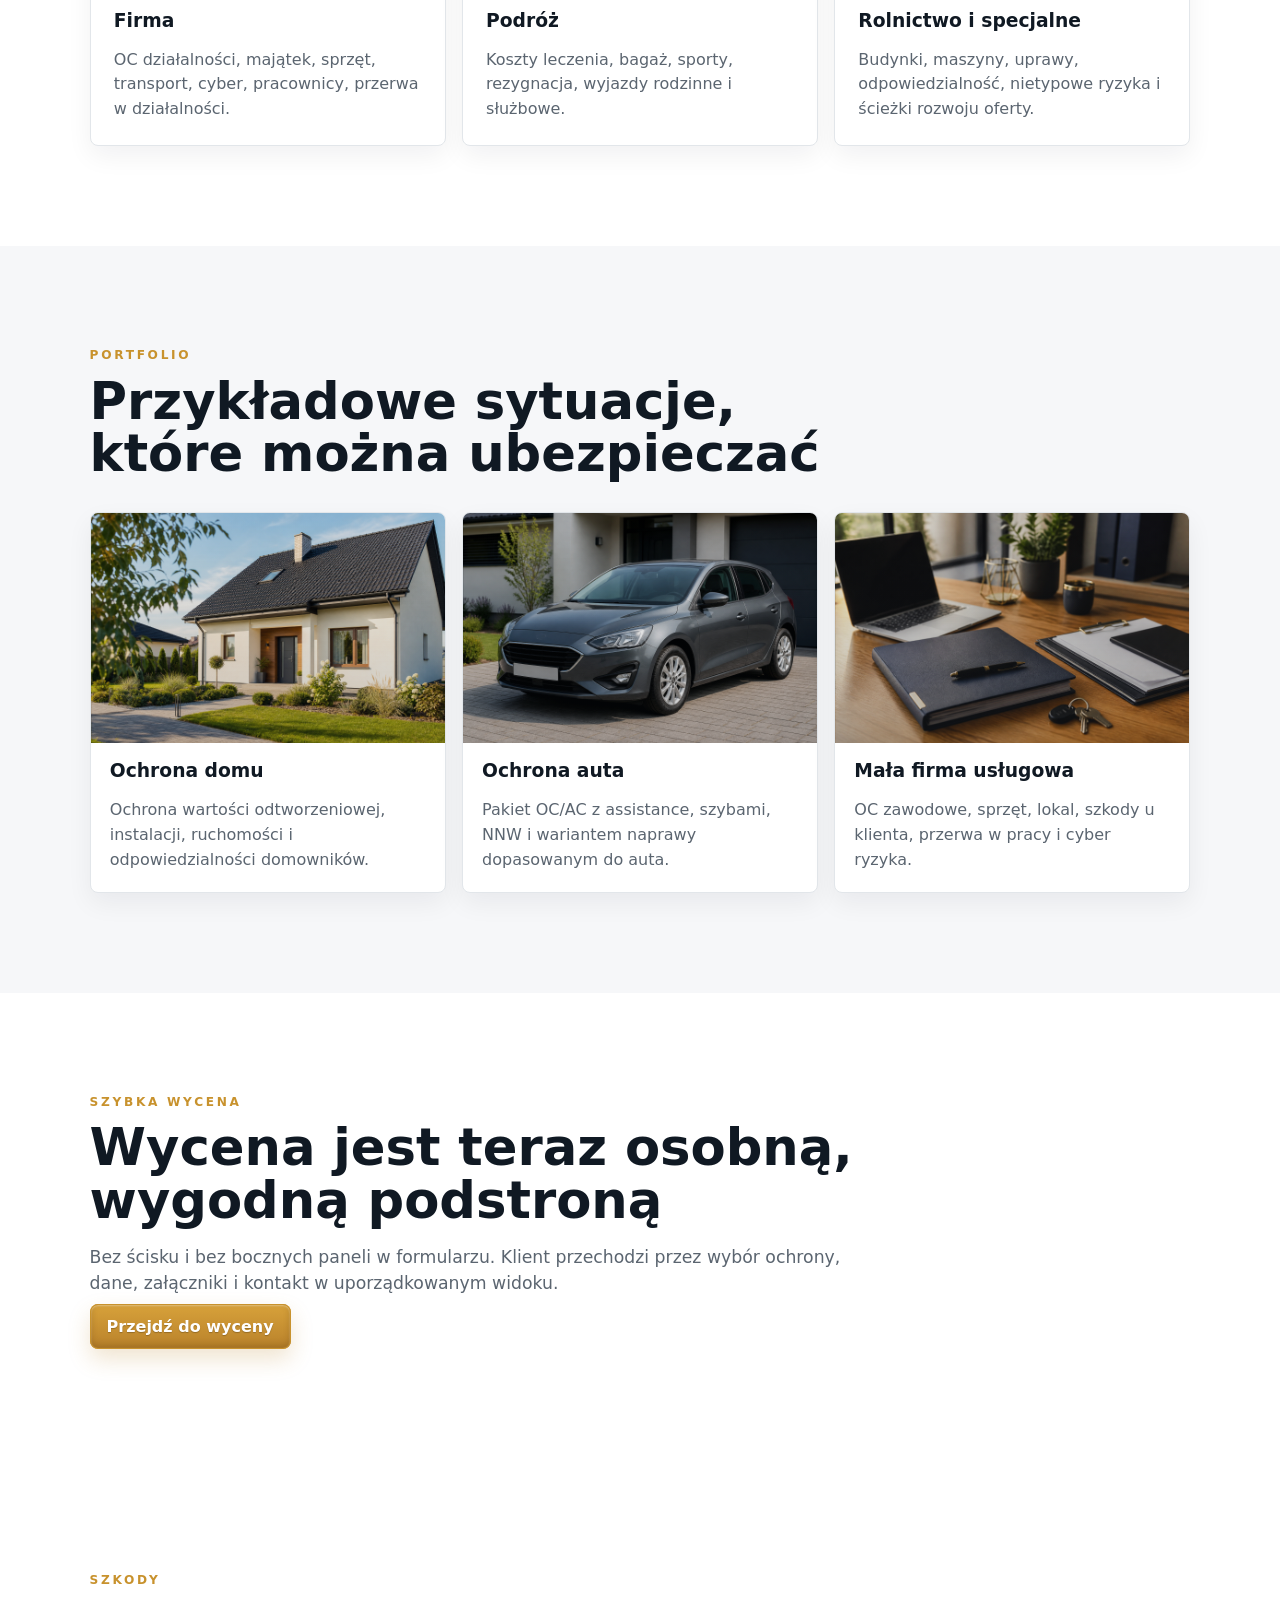
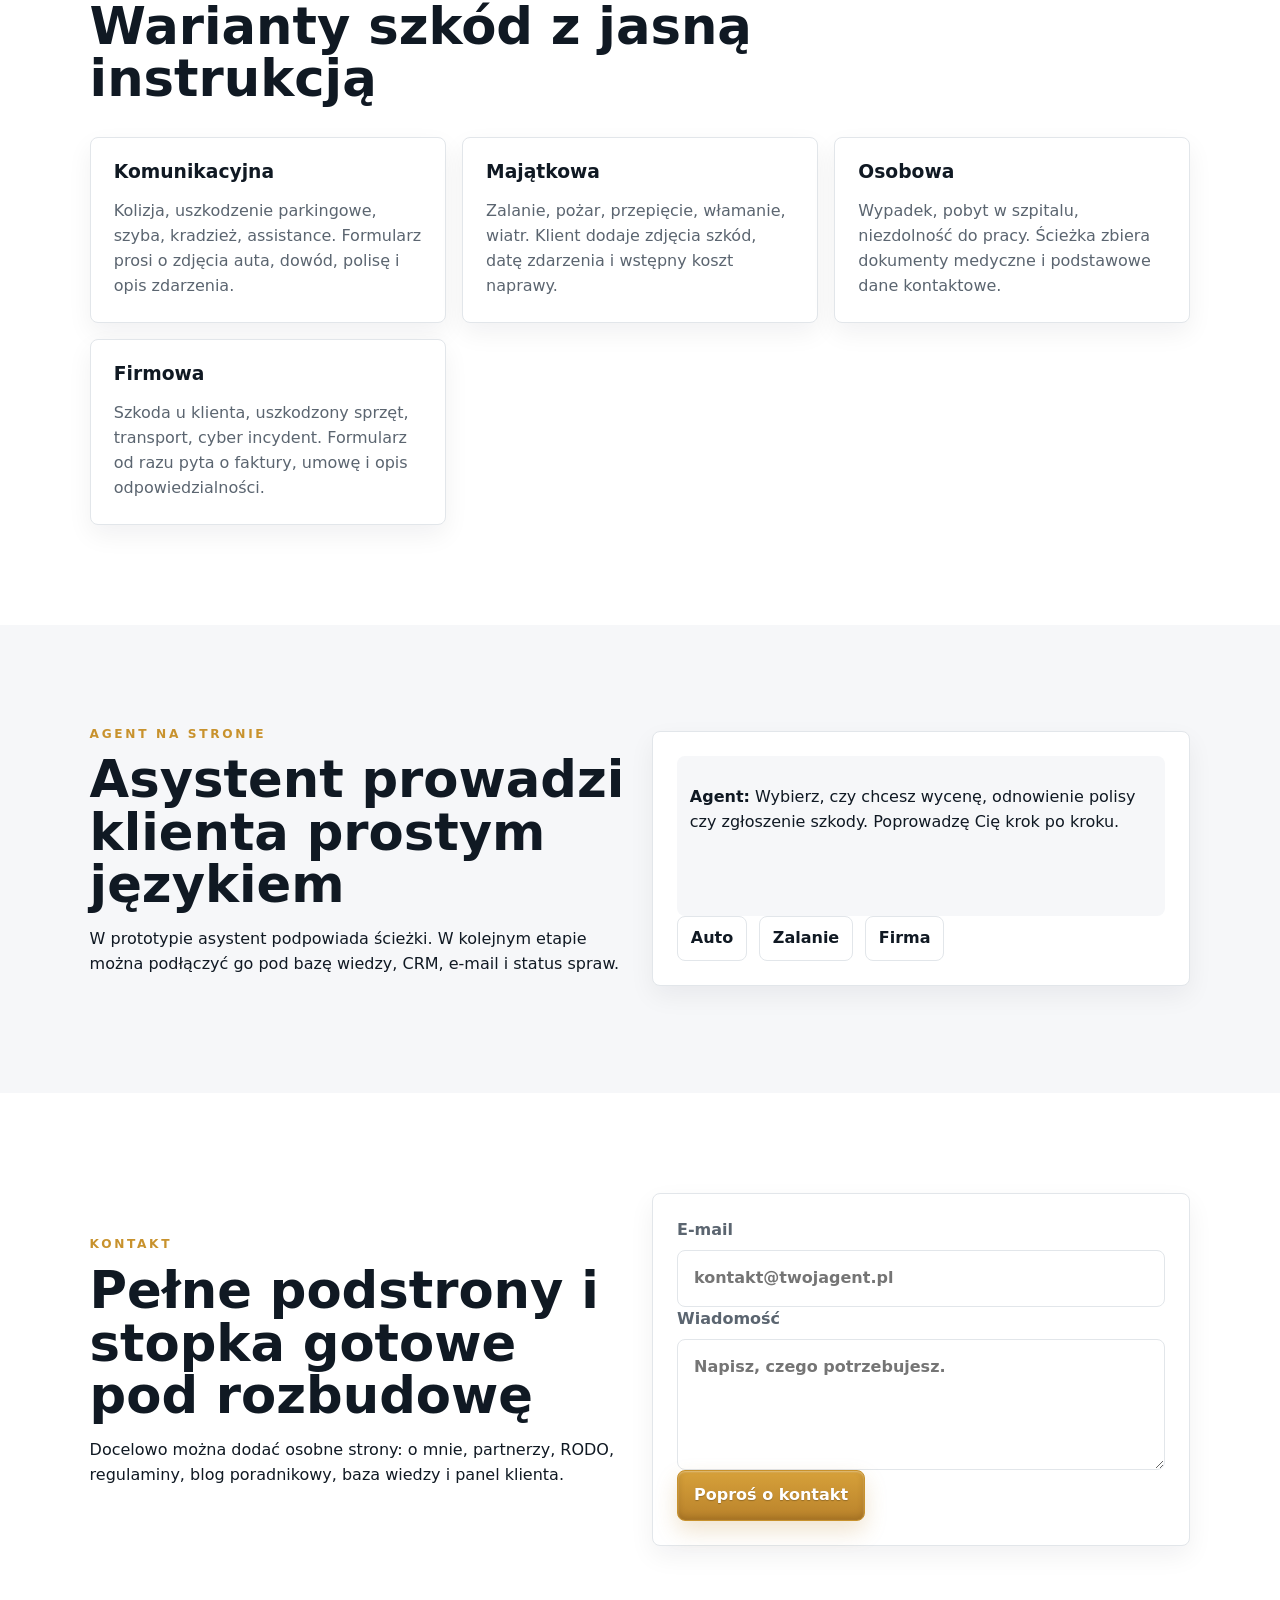
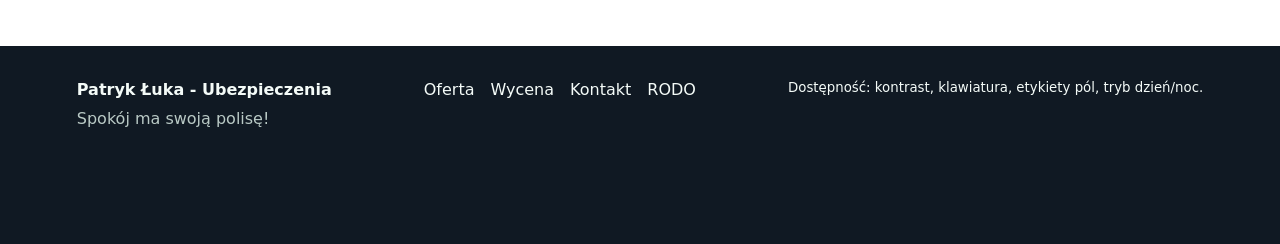
==== commit 9adf7041: "Improve homepage hero mobile flow" ====
--- a/index.html
+++ b/index.html
@@ -39,6 +39,13 @@
         <img class="hero-image" src="assets/hero-patryk-luka.png" alt="Neutralna kompozycja dokumentów, kluczy i ochrony ubezpieczeniowej">
         <div class="hero-overlay" aria-hidden="true"></div>
         <div class="hero-content">
+          <div class="hero-brand-lockup" aria-label="Patryk Łuka Ubezpieczenia">
+            <span class="hero-brand-mark" aria-hidden="true">PŁ</span>
+            <span>
+              <strong>PATRYK ŁUKA</strong>
+              <small>UBEZPIECZENIA</small>
+            </span>
+          </div>
           <p class="eyebrow">Ubezpieczenia</p>
           <h1>Patryk Łuka</h1>
           <p class="lead"><strong>Spokój ma swoją polisę!</strong> Jedno miejsce do wyboru ochrony, zgłoszenia szkody i szybkiej wyceny. Bez chaosu, z prowadzeniem krok po kroku.</p>
@@ -51,10 +58,14 @@
             <li>Formularze z uploadem zdjęć</li>
             <li>Asystent prowadzący klienta</li>
           </ul>
-        </div>
-      </section>
-
-      <section class="app-strip" aria-label="Najważniejsze ścieżki klienta">
+          <a class="hero-scroll" href="#quick-actions" aria-label="Przewiń do szybkich akcji">
+            <span>Przejdź dalej</span>
+            <b aria-hidden="true">↓</b>
+          </a>
+        </div>
+      </section>
+
+      <section id="quick-actions" class="app-strip" aria-label="Najważniejsze ścieżki klienta">
         <a href="wycena.html"><span>01</span> Szybka wycena</a>
         <a href="zgloszenie.html"><span>02</span> Zgłoszenie szkody</a>
         <a href="#agent"><span>03</span> Doradca online</a>
--- a/styles.css
+++ b/styles.css
@@ -23,6 +23,13 @@
   color: var(--text);
   line-height: 1.55;
 }
+html, body {
+  max-width: 100%;
+  overflow-x: hidden;
+}
+main, section, header, footer, form, article, aside, nav, div {
+  min-width: 0;
+}
 body.dark {
   color-scheme: dark;
   --bg: #071312;
@@ -217,7 +224,7 @@
   padding: 9rem 7vw 5.75rem;
 }
 .hero-image, .hero-overlay { position: absolute; inset: 0; width: 100%; height: 100%; }
-.hero-image { object-fit: cover; }
+.hero-image { object-fit: cover; object-position: center center; }
 .hero-overlay {
   background: linear-gradient(90deg, rgba(8, 14, 21, .92), rgba(8, 14, 21, .72) 47%, rgba(8, 14, 21, .22));
 }
@@ -226,6 +233,52 @@
   max-width: 760px;
   color: #fff;
   padding-bottom: 2vh;
+}
+.hero-brand-lockup {
+  display: inline-flex;
+  align-items: center;
+  gap: .85rem;
+  margin-bottom: 1rem;
+  padding: .55rem .85rem .55rem .55rem;
+  border: 1px solid rgba(215,161,58,.46);
+  border-radius: 999px 8px 8px 999px;
+  background: rgba(8,14,21,.58);
+  box-shadow:
+    inset 0 1px 2px rgba(255,255,255,.12),
+    0 18px 40px rgba(0,0,0,.18);
+  backdrop-filter: blur(14px);
+}
+.hero-brand-mark {
+  display: grid;
+  place-items: center;
+  width: 48px;
+  height: 48px;
+  border-radius: 50%;
+  background: #101923;
+  border: 1px solid rgba(215,161,58,.7);
+  color: #fff;
+  font-family: Georgia, "Times New Roman", serif;
+  font-weight: 900;
+  font-size: 1.08rem;
+  box-shadow: inset 0 -5px 10px rgba(0,0,0,.32);
+}
+.hero-brand-lockup strong,
+.hero-brand-lockup small {
+  display: block;
+  line-height: 1.02;
+}
+.hero-brand-lockup strong {
+  color: #d7a13a;
+  font-family: Georgia, "Times New Roman", serif;
+  font-size: 1.12rem;
+  letter-spacing: .08em;
+}
+.hero-brand-lockup small {
+  margin-top: .24rem;
+  color: rgba(255,255,255,.84);
+  font-size: .64rem;
+  font-weight: 800;
+  letter-spacing: .34em;
 }
 .eyebrow {
   margin: 0 0 .6rem;
@@ -263,6 +316,30 @@
   background: rgba(255,255,255,.1);
   border-radius: var(--radius);
 }
+.hero-scroll {
+  display: inline-flex;
+  align-items: center;
+  gap: .65rem;
+  margin-top: 1.15rem;
+  color: #fff;
+  font-weight: 850;
+}
+.hero-scroll span {
+  font-size: .88rem;
+  color: rgba(255,255,255,.76);
+}
+.hero-scroll b {
+  display: grid;
+  place-items: center;
+  width: 46px;
+  height: 46px;
+  border-radius: 50%;
+  background: linear-gradient(180deg, #d7a13a, #b9822b);
+  color: #fff;
+  font-size: 1.35rem;
+  line-height: 1;
+  box-shadow: 0 14px 30px rgba(185,130,43,.28);
+}
 
 .app-strip {
   display: grid;
@@ -455,6 +532,14 @@
   color: var(--text);
   border-radius: var(--radius);
   padding: .95rem 1rem;
+}
+input[type="radio"],
+input[type="checkbox"] {
+  width: auto;
+  min-width: 18px;
+  height: 18px;
+  padding: 0;
+  flex: 0 0 auto;
 }
 .dynamic-fields, .two-cols {
   display: grid;
@@ -517,6 +602,7 @@
   inset: auto 0 0;
   z-index: 55;
   grid-template-columns: repeat(5, 1fr);
+  width: 100%;
   background: var(--surface);
   border-top: 1px solid var(--border);
   box-shadow: 0 -10px 30px rgba(0,0,0,.12);
@@ -528,6 +614,9 @@
   font-size: .78rem;
   font-weight: 850;
   color: var(--soft-text);
+  min-width: 0;
+  overflow: hidden;
+  white-space: nowrap;
 }
 .bottom-nav a.active {
   color: var(--brand);
@@ -714,7 +803,8 @@
 }
 .report-options label {
   min-height: 76px;
-  display: flex;
+  display: grid;
+  grid-template-columns: 22px minmax(0, 1fr);
   align-items: center;
   gap: .7rem;
   padding: 1rem;
@@ -722,6 +812,16 @@
   border-radius: var(--radius);
   background: var(--muted);
   color: var(--text);
+  overflow: hidden;
+}
+.report-options label span {
+  min-width: 0;
+  display: block;
+  overflow-wrap: anywhere;
+  line-height: 1.2;
+}
+.report-options input[type="radio"] {
+  justify-self: start;
 }
 .compact-file {
   min-height: 96px;
@@ -761,6 +861,8 @@
   .desktop-nav { display: none; }
   .topbar {
     inset: 0 0 auto;
+    width: 100vw;
+    max-width: 100vw;
     height: 72px;
     border-radius: 0;
     border-inline: 0;
@@ -788,7 +890,63 @@
     height: 42px;
   }
   .hero { min-height: 86vh; padding: 7rem 1.1rem 4rem; }
+  .hero-image { object-position: 68% center; }
   .hero-overlay { background: linear-gradient(180deg, rgba(8,14,21,.52), rgba(8,14,21,.9)); }
+  .hero-content {
+    width: min(calc(100dvw - 2.2rem), 348px);
+    max-width: min(calc(100dvw - 2.2rem), 348px);
+  }
+  .lead {
+    max-width: 100%;
+    font-size: 1rem;
+    overflow-wrap: anywhere;
+  }
+  .hero-actions {
+    display: grid;
+    grid-template-columns: 1fr 1fr;
+    gap: .7rem;
+  }
+  .hero-actions .primary-btn,
+  .hero-actions .secondary-btn {
+    display: grid;
+    place-items: center;
+    padding-inline: .7rem;
+    text-align: center;
+  }
+  .hero-brand-lockup {
+    width: fit-content;
+    max-width: calc(100vw - 2.2rem);
+    margin-bottom: .85rem;
+    padding: .45rem .7rem .45rem .45rem;
+  }
+  .hero-brand-mark {
+    width: 42px;
+    height: 42px;
+    font-size: .96rem;
+  }
+  .hero-brand-lockup strong {
+    font-size: .95rem;
+  }
+  .hero-brand-lockup small {
+    font-size: .55rem;
+    letter-spacing: .24em;
+  }
+  .hero-scroll {
+    position: fixed;
+    right: max(18px, calc(100vw - 372px));
+    bottom: 86px;
+    z-index: 120;
+    margin: 0;
+    display: inline-flex;
+    pointer-events: auto;
+  }
+  .hero-scroll span {
+    display: none;
+  }
+  .hero-scroll b {
+    width: 48px;
+    height: 48px;
+  }
   .app-strip, .offer-grid, .portfolio-grid, .damage-grid, .quote-layout, .agent-panel, .accessibility-panel, .contact-section {
     grid-template-columns: 1fr;
   }
@@ -796,9 +954,47 @@
   .section { padding: 4.5rem 1.1rem; }
   .report-main { padding: 6.5rem 1rem 4rem; }
   .quote-main { padding: 6.5rem 1rem 4rem; }
+  .report-main,
+  .quote-main,
+  .report-hero,
+  .quote-hero,
+  .quote-page-shell,
+  .report-shell,
+  .report-form,
+  .quote-form {
+    width: 100%;
+    max-width: 100%;
+  }
+  .report-hero h1,
+  .quote-hero h1 {
+    max-width: calc(100vw - 2rem);
+    font-size: clamp(2rem, 8.8vw, 2.7rem);
+    line-height: 1.02;
+    overflow-wrap: anywhere;
+    word-break: normal;
+  }
+  .report-hero p,
+  .quote-hero p {
+    overflow-wrap: anywhere;
+  }
+  .report-card,
+  .quote-form-wide,
+  .quote-contact-card,
+  .service-actions a,
+  .quote-notes article {
+    width: 100%;
+    max-width: 100%;
+  }
   .report-shell { grid-template-columns: 1fr; }
   .report-aside { position: static; }
-  .report-options { grid-template-columns: 1fr; }
+  .report-options {
+    grid-template-columns: 1fr;
+    gap: .75rem;
+  }
+  .report-options label {
+    min-height: 64px;
+    padding: .9rem;
+  }
   .choice-grid, .dynamic-fields, .two-cols { grid-template-columns: 1fr; }
   .form-actions {
     display: grid;
@@ -812,7 +1008,19 @@
   }
   .quote-hero-grid, .service-actions, .quote-notes { grid-template-columns: 1fr; }
   .quote-page-aside { position: static; }
-  .bottom-nav { display: grid; }
+  .bottom-nav {
+    display: grid;
+    left: 0;
+    right: auto;
+    width: min(100dvw, 390px);
+    max-width: min(100dvw, 390px);
+    transform: none;
+    grid-template-columns: repeat(5, minmax(0, 1fr));
+  }
+  .bottom-nav a {
+    font-size: .72rem;
+    padding-inline: .15rem;
+  }
   body { padding-bottom: 64px; }
   .footer { flex-direction: column; padding-bottom: 6rem; }
 }
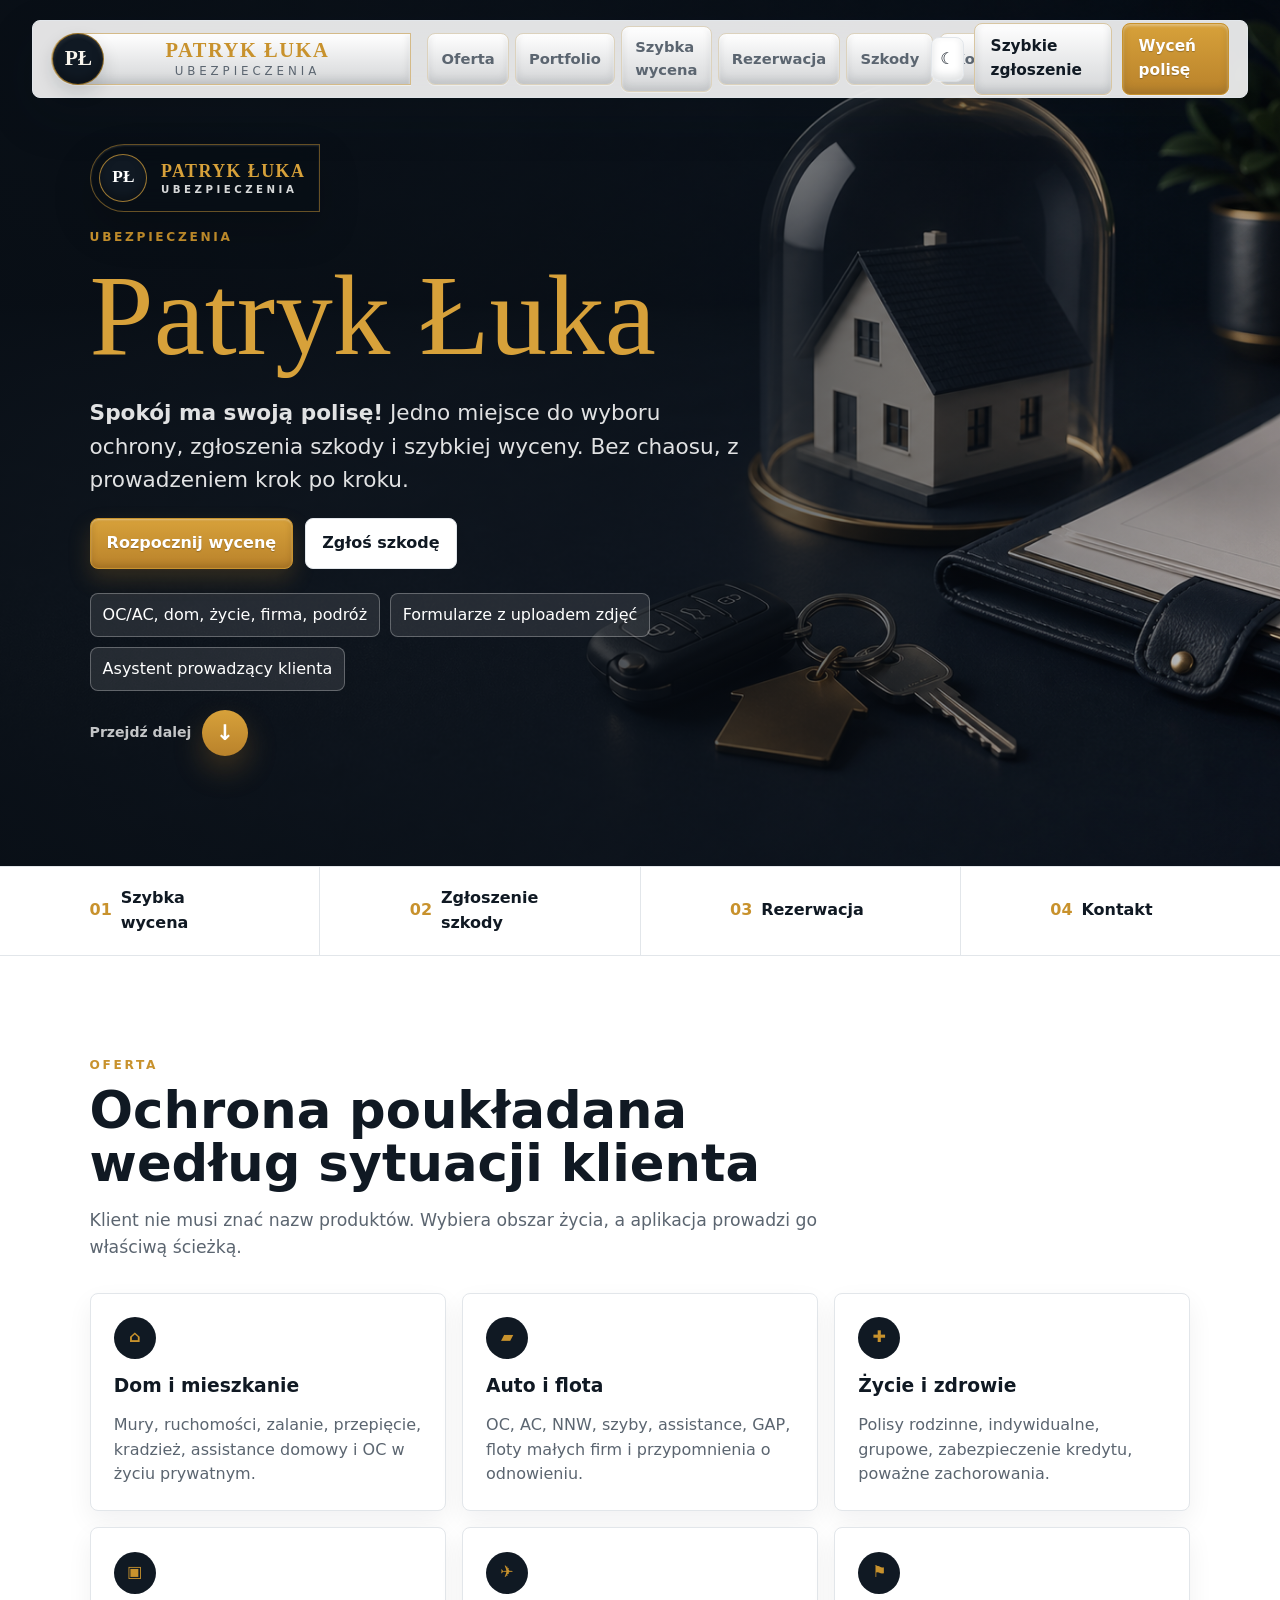
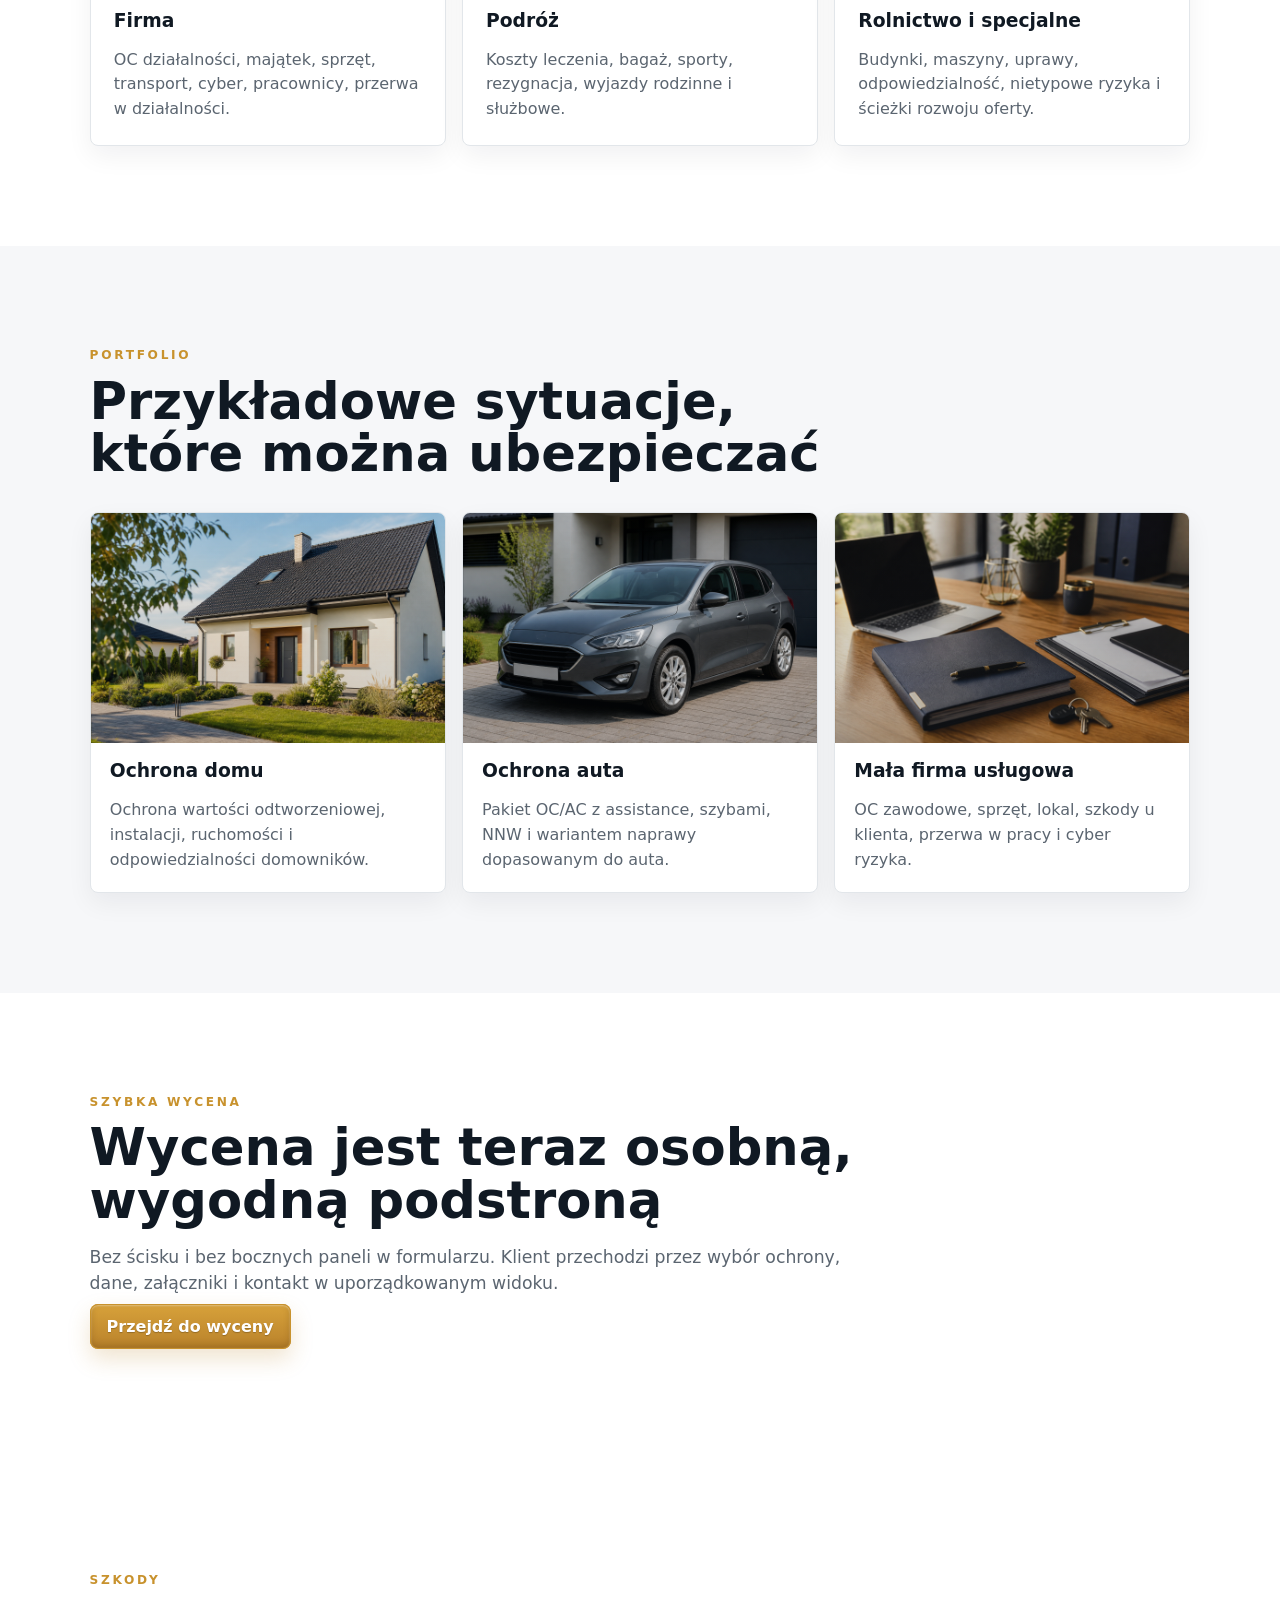
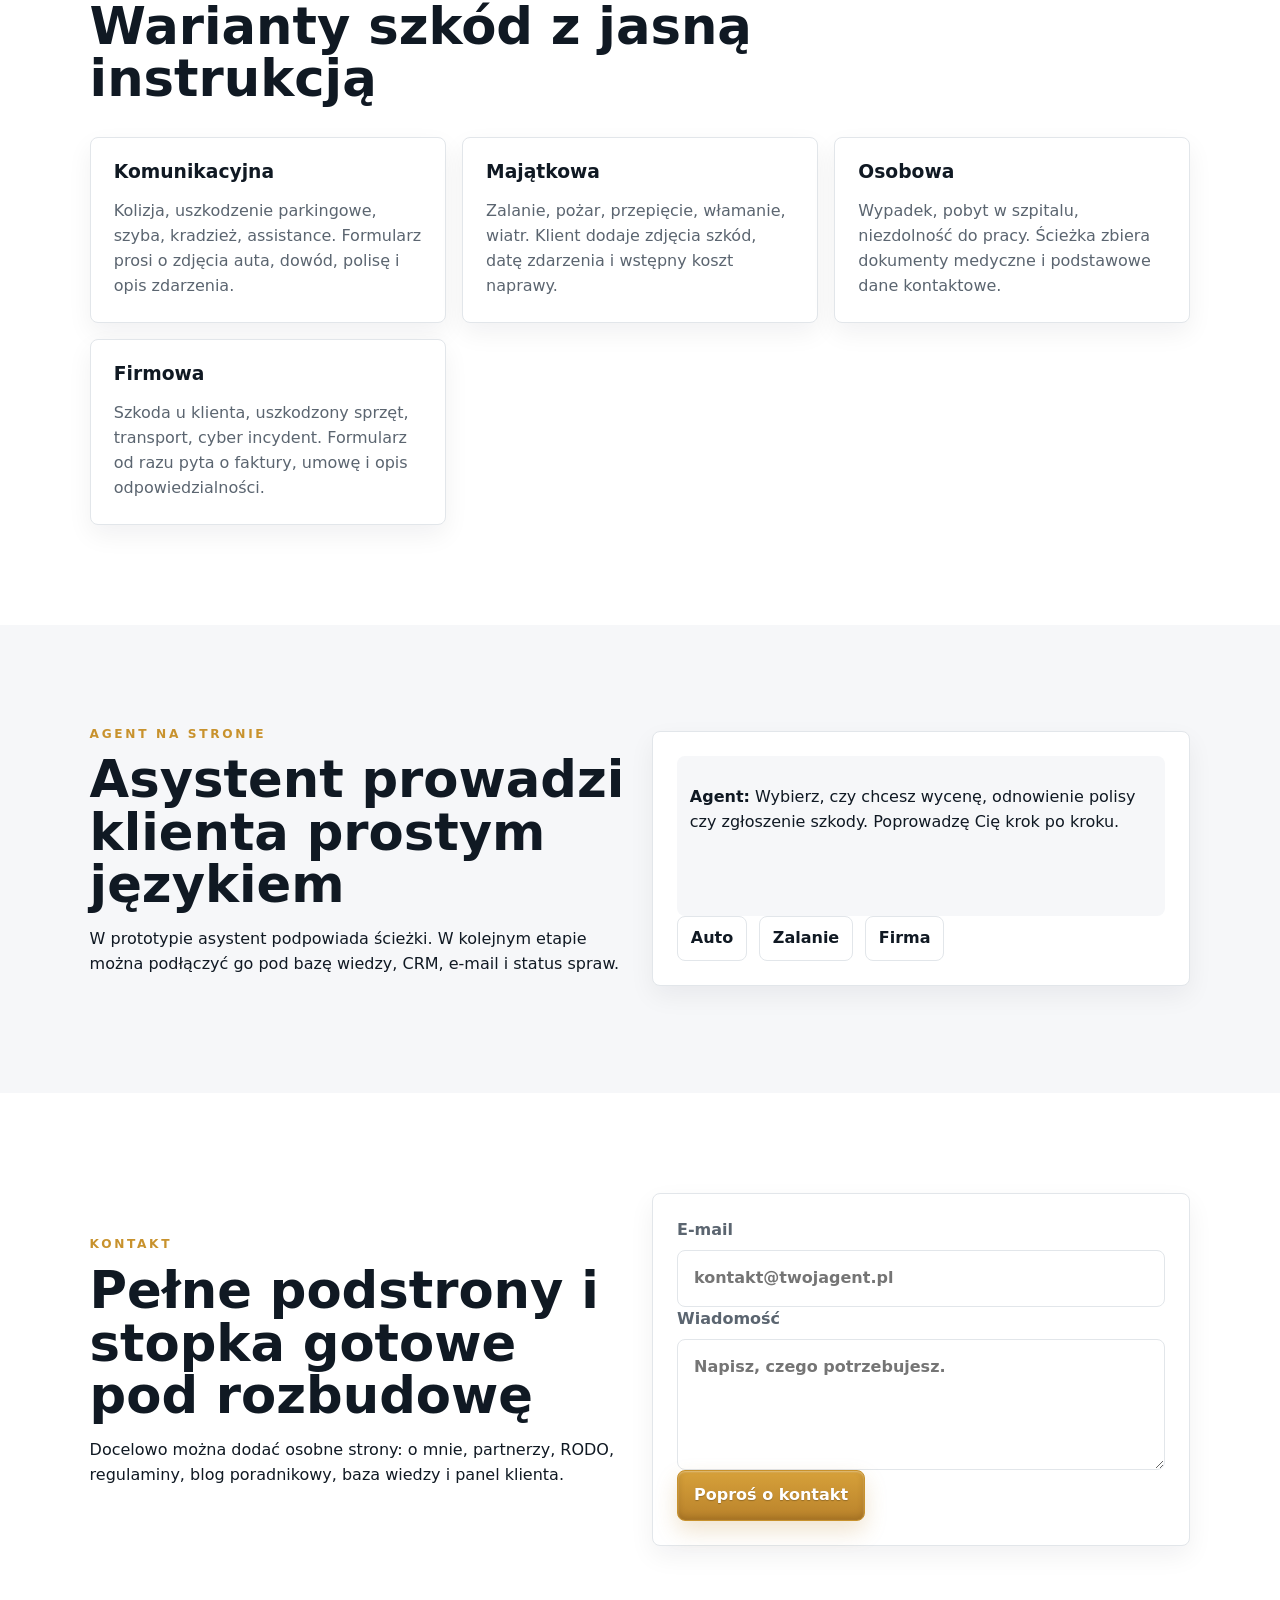
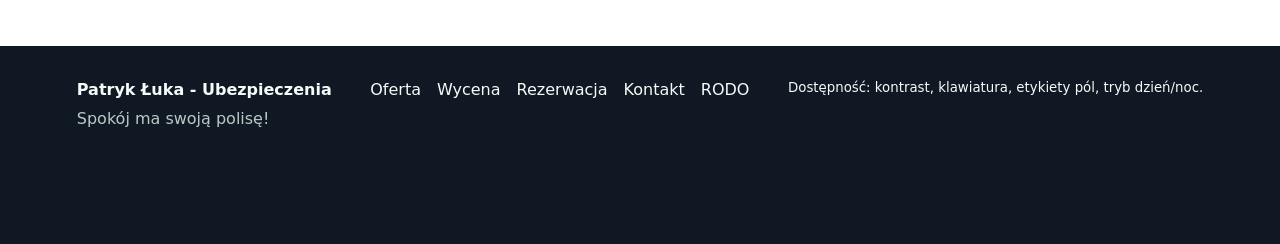
==== commit f9a47002: "Add reservation page" ====
--- a/index.html
+++ b/index.html
@@ -24,6 +24,7 @@
         <a href="oferta.html">Oferta</a>
         <a href="portfolio.html">Portfolio</a>
         <a href="wycena.html">Szybka wycena</a>
+        <a href="rezerwacja.html">Rezerwacja</a>
         <a href="szkody.html">Szkody</a>
         <a href="kontakt.html">Kontakt</a>
       </nav>
@@ -68,7 +69,7 @@
       <section id="quick-actions" class="app-strip" aria-label="Najważniejsze ścieżki klienta">
         <a href="wycena.html"><span>01</span> Szybka wycena</a>
         <a href="zgloszenie.html"><span>02</span> Zgłoszenie szkody</a>
-        <a href="#agent"><span>03</span> Doradca online</a>
+        <a href="rezerwacja.html"><span>03</span> Rezerwacja</a>
         <a href="kontakt.html"><span>04</span> Kontakt</a>
       </section>
 
@@ -184,7 +185,7 @@
       <a href="index.html">Start</a>
       <a href="oferta.html">Oferta</a>
       <a href="wycena.html">Wycena</a>
-      <a href="szkody.html">Szkody</a>
+      <a href="rezerwacja.html">Rezerwacja</a>
       <a href="kontakt.html">Kontakt</a>
     </nav>
 
@@ -196,6 +197,7 @@
       <nav aria-label="Linki w stopce">
         <a href="oferta.html">Oferta</a>
         <a href="wycena.html">Wycena</a>
+        <a href="rezerwacja.html">Rezerwacja</a>
         <a href="kontakt.html">Kontakt</a>
         <a href="#">RODO</a>
       </nav>
--- a/styles.css
+++ b/styles.css
@@ -150,7 +150,7 @@
   min-height: 52px;
   display: grid;
   place-items: center;
-  padding: .55rem .98rem;
+  padding: .55rem .82rem;
   border: 1px solid color-mix(in srgb, var(--brand-2) 24%, var(--border));
   border-radius: var(--radius);
   background: linear-gradient(180deg, color-mix(in srgb, var(--surface) 90%, #fff), color-mix(in srgb, var(--surface) 82%, var(--brand)));
@@ -160,7 +160,7 @@
     0 1px 0 rgba(255,255,255,.38);
   color: var(--soft-text);
   font-weight: 760;
-  font-size: .96rem;
+  font-size: .92rem;
 }
 .desktop-nav a:hover {
   border-color: color-mix(in srgb, var(--brand-2) 45%, var(--border));
@@ -644,7 +644,11 @@
 }
 .report-hero {
   max-width: 980px;
+  min-height: 300px;
   margin-bottom: 2rem;
+  display: flex;
+  flex-direction: column;
+  justify-content: flex-end;
 }
 .report-hero h1 {
   margin: 0;
@@ -656,13 +660,18 @@
 }
 .report-hero p:not(.eyebrow) {
   max-width: 760px;
+  min-height: 3.8rem;
   color: var(--soft-text);
   font-size: 1.12rem;
 }
 .quote-hero {
   max-width: 1180px;
+  min-height: 300px;
   margin-inline: auto;
   padding: .75rem 0 1.2rem;
+  display: flex;
+  flex-direction: column;
+  justify-content: flex-end;
 }
 .quote-hero-grid {
   display: grid;
@@ -679,6 +688,7 @@
 }
 .quote-hero p {
   max-width: 760px;
+  min-height: 3.8rem;
   color: var(--soft-text);
   font-size: 1.08rem;
 }
@@ -975,6 +985,7 @@
   }
   .report-hero p,
   .quote-hero p {
+    min-height: 0;
     overflow-wrap: anywhere;
   }
   .report-card,
@@ -1018,7 +1029,7 @@
     grid-template-columns: repeat(5, minmax(0, 1fr));
   }
   .bottom-nav a {
-    font-size: .72rem;
+    font-size: .68rem;
     padding-inline: .15rem;
   }
   body { padding-bottom: 64px; }
@@ -1033,3 +1044,49 @@
   .brand small { letter-spacing: .2em; font-size: .55rem; }
   .section h2 { font-size: 2rem; }
 }
+
+body.dark .primary-btn,
+body.dark .secondary-btn,
+body.dark .framed-action,
+body.dark .icon-btn,
+body.dark .hero-scroll b,
+body.dark .desktop-nav a,
+body.dark .app-strip a,
+body.dark .bottom-nav,
+body.dark .bottom-nav a,
+body.dark .trust-list li,
+body.dark .offer-card,
+body.dark .damage-grid article,
+body.dark .portfolio-grid article,
+body.dark .contact-card,
+body.dark .quote-form,
+body.dark .quote-help,
+body.dark .chat-box,
+body.dark .quote-contact-card,
+body.dark .service-actions a,
+body.dark .quote-notes article,
+body.dark .report-card,
+body.dark .report-aside {
+  box-shadow: none !important;
+}
+
+body.dark .primary-btn,
+body.dark .hero-scroll b {
+  background: #c8922d;
+  border-color: #d7a13a;
+  text-shadow: none;
+}
+
+body.dark .secondary-btn,
+body.dark .framed-action,
+body.dark .desktop-nav a,
+body.dark .app-strip a,
+body.dark .trust-list li {
+  background: #101923;
+  border-color: #344252;
+}
+
+body.dark .bottom-nav {
+  background: #101923;
+  border-color: #344252;
+}
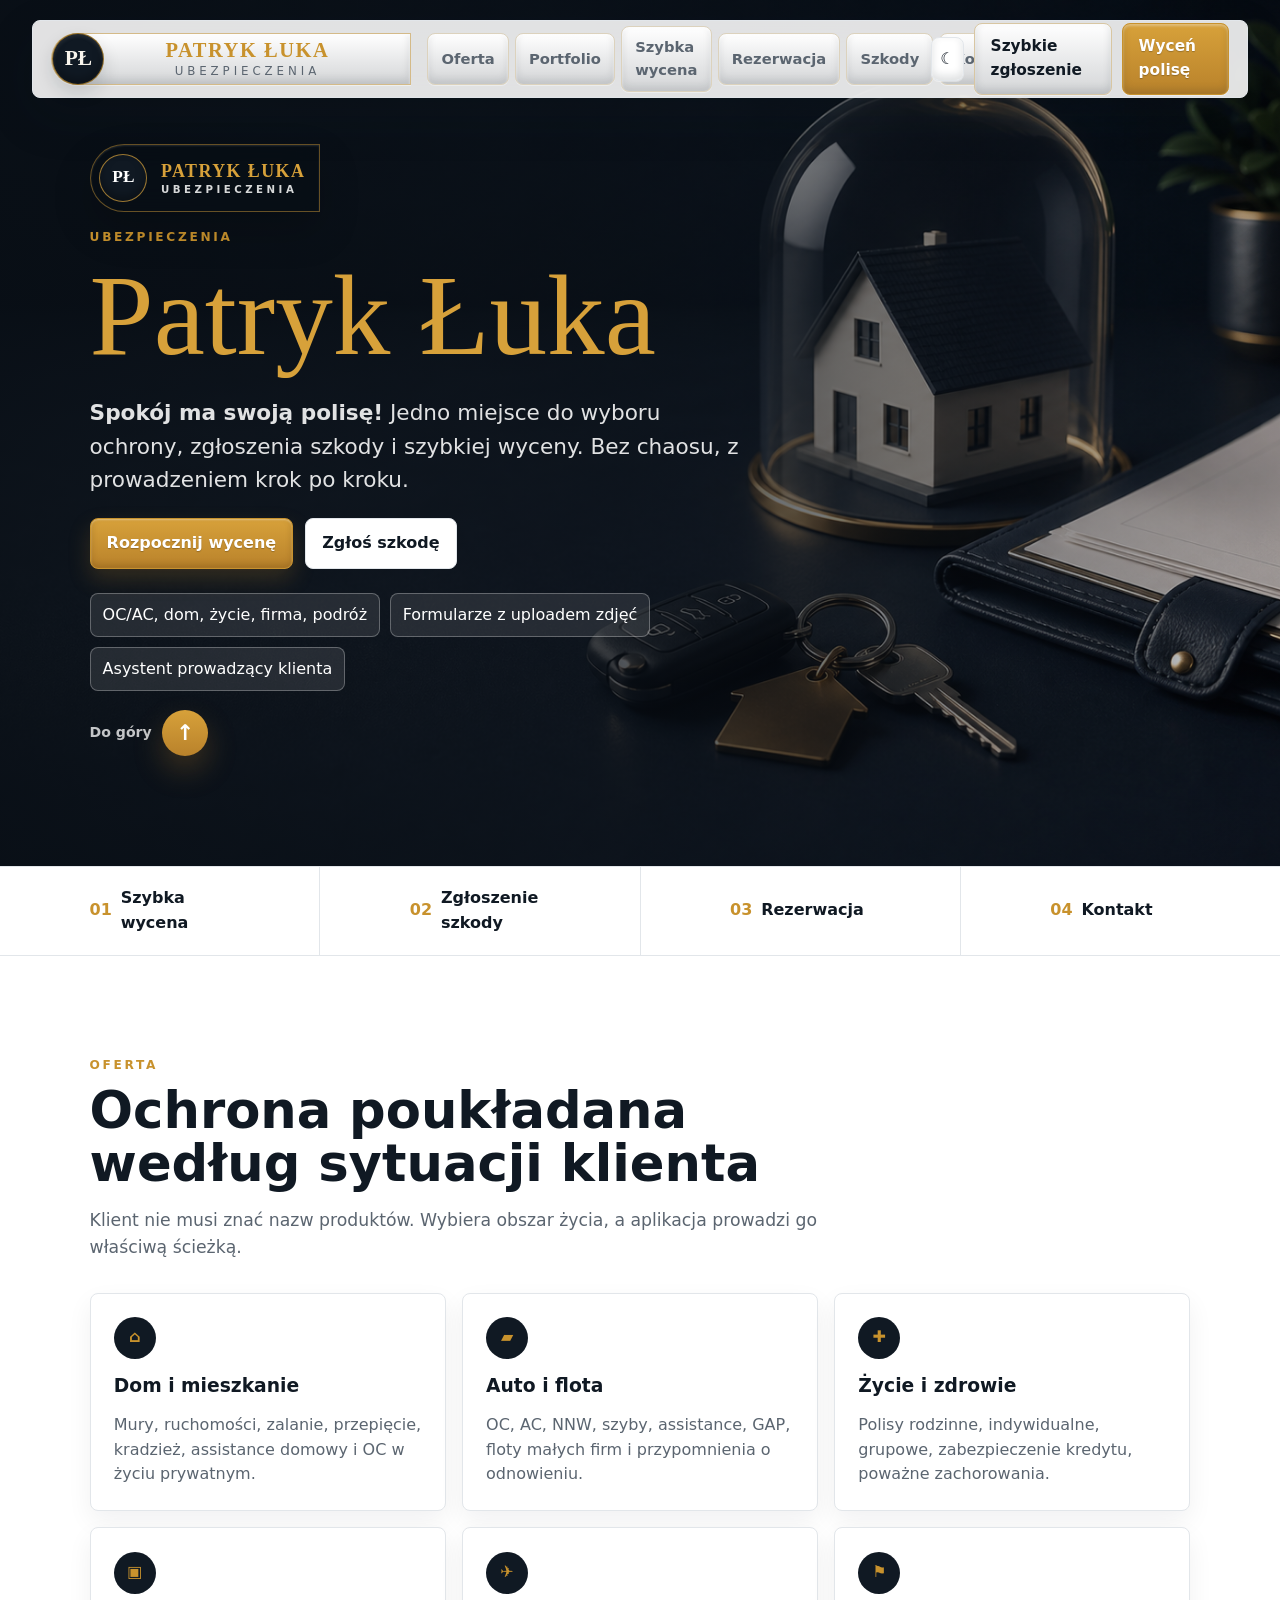
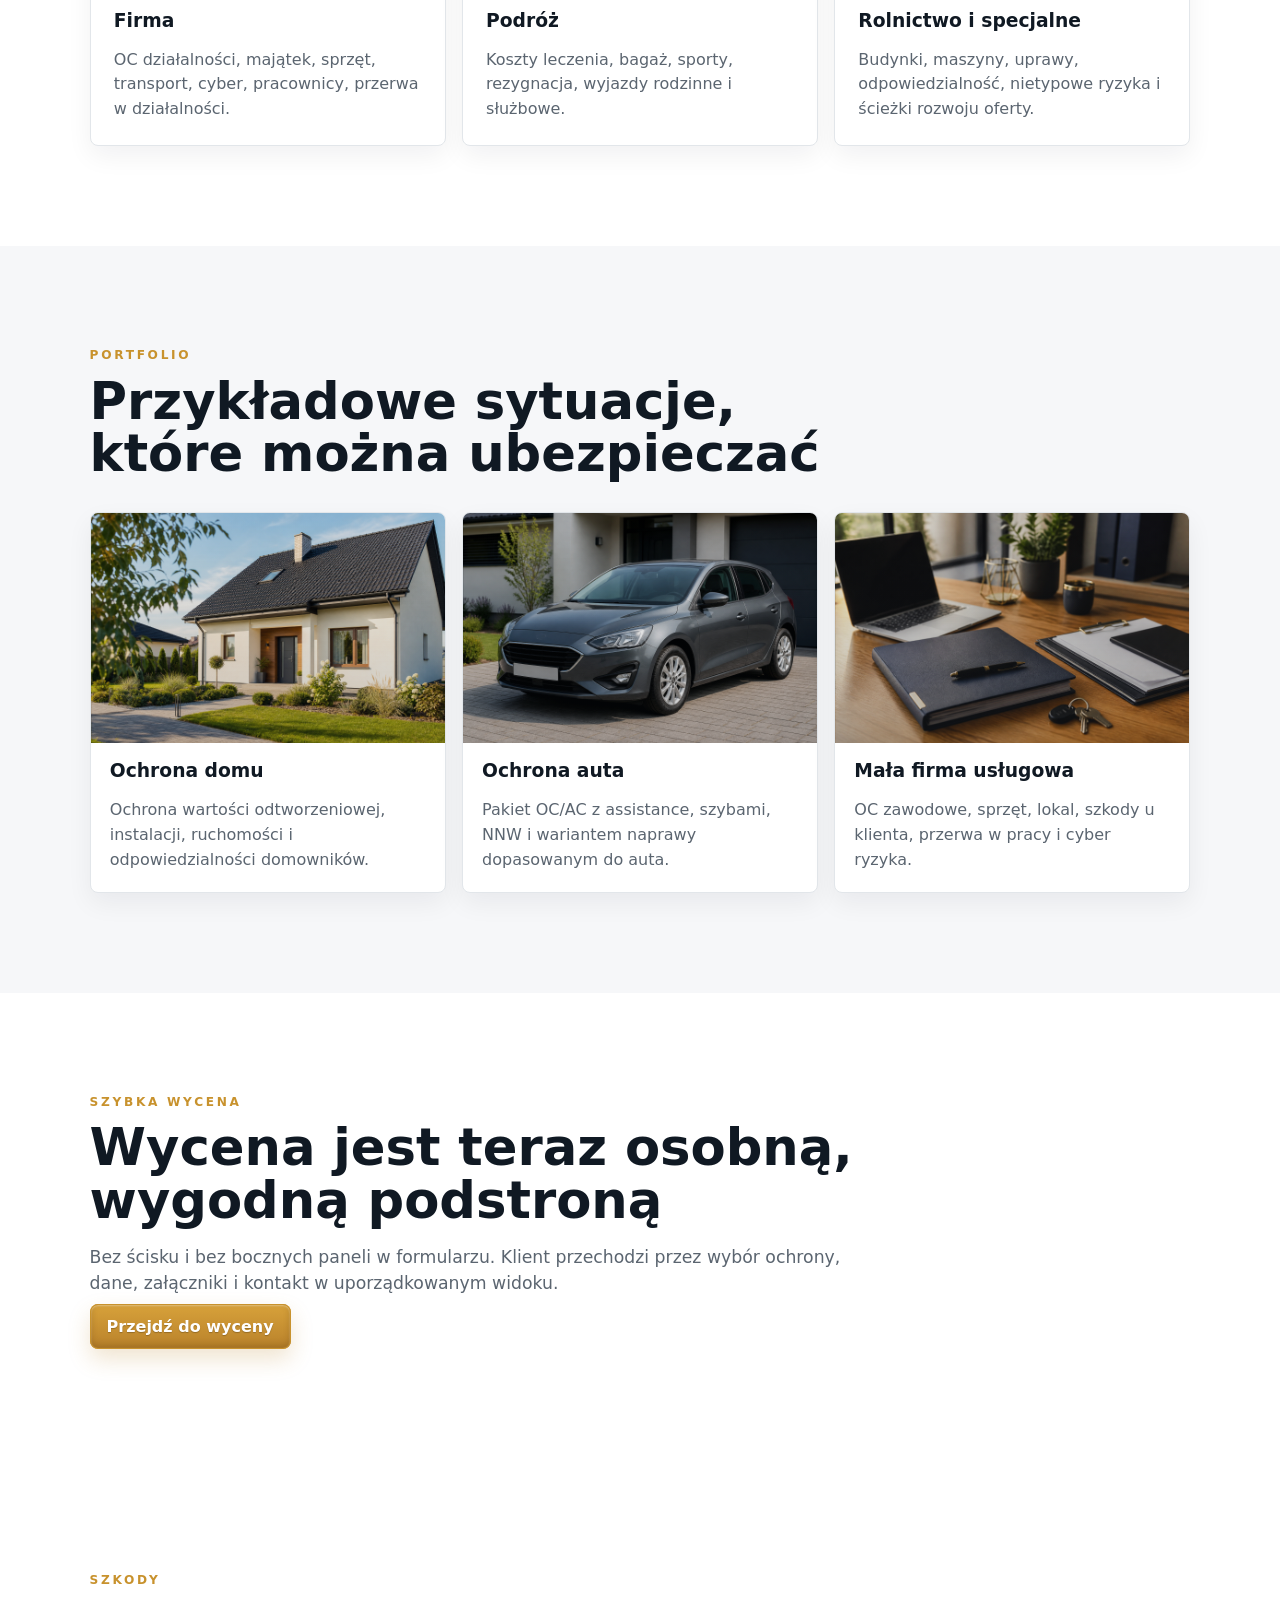
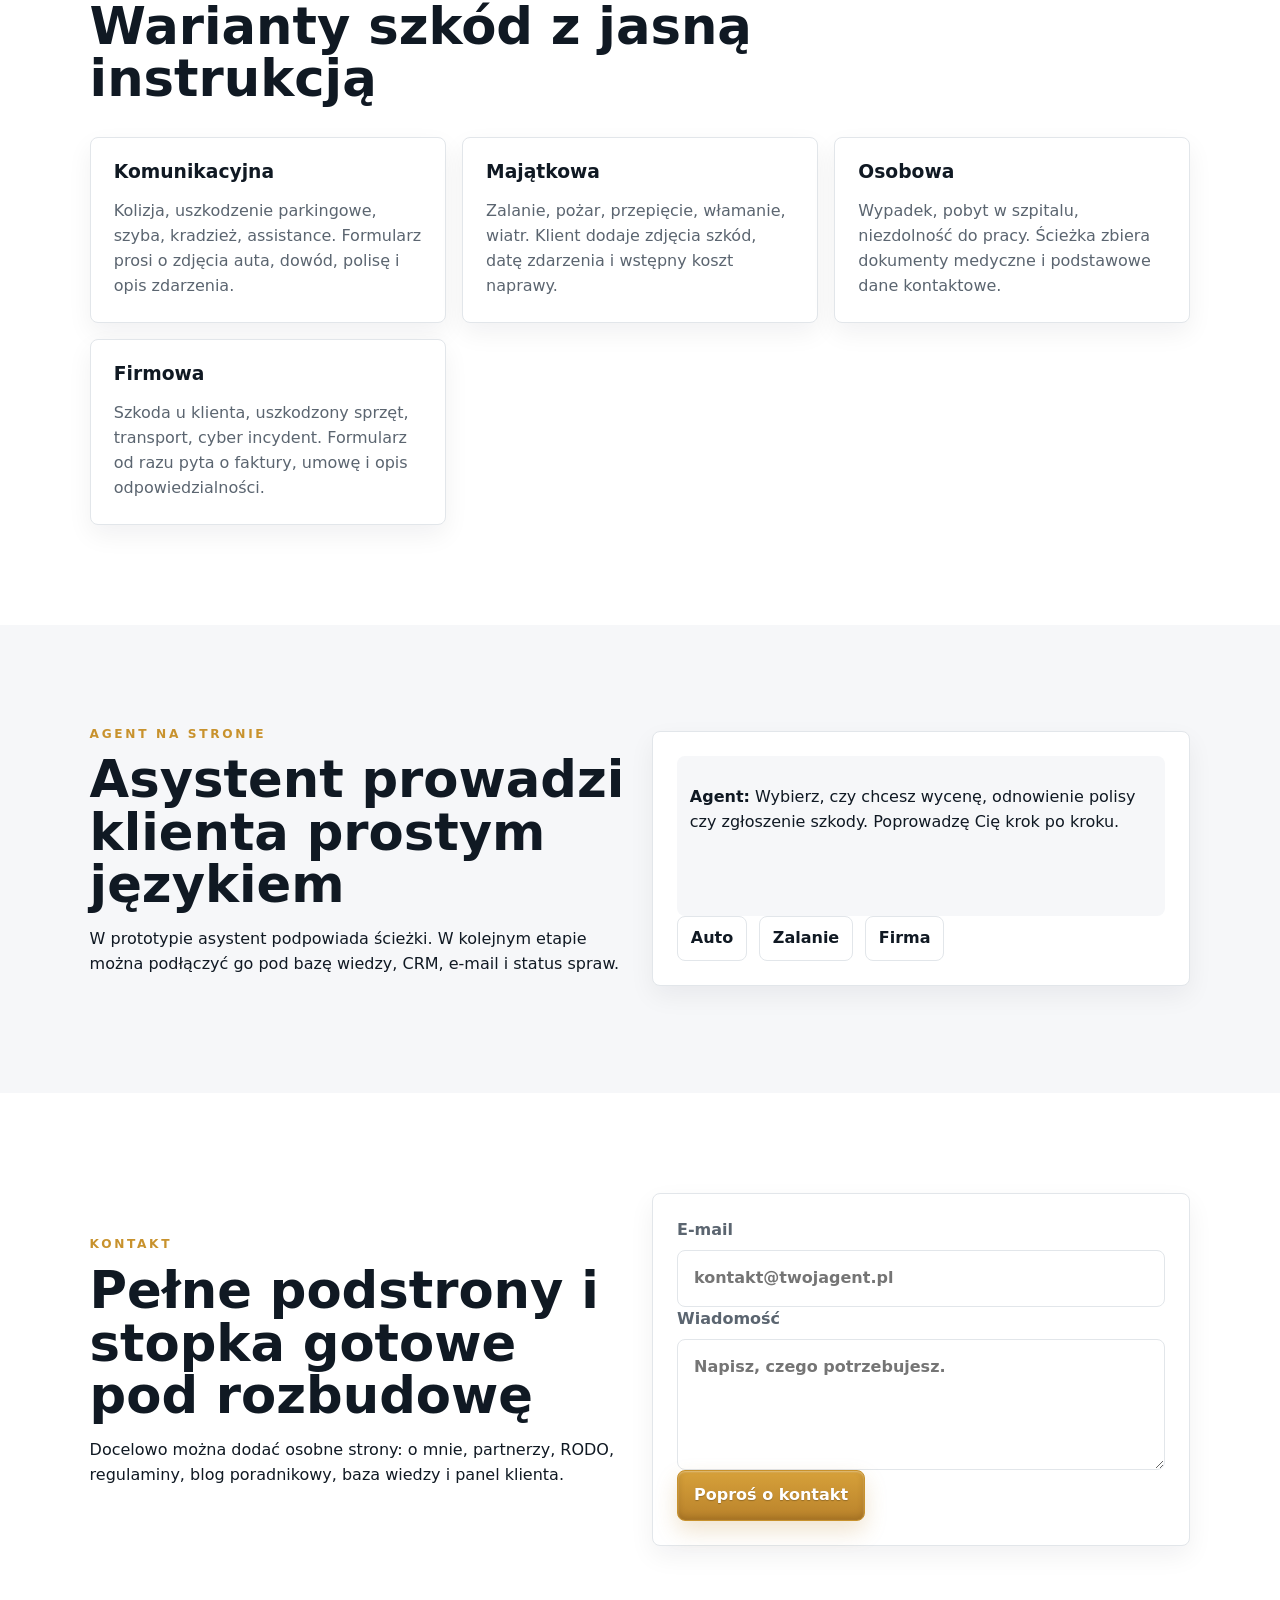
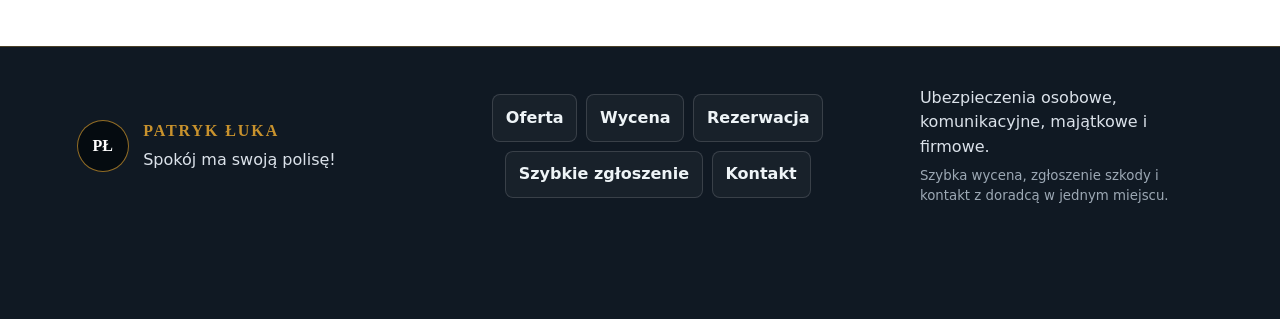
==== commit bc61bc4f: "Polish footer and mobile form flow" ====
--- a/index.html
+++ b/index.html
@@ -59,9 +59,9 @@
             <li>Formularze z uploadem zdjęć</li>
             <li>Asystent prowadzący klienta</li>
           </ul>
-          <a class="hero-scroll" href="#quick-actions" aria-label="Przewiń do szybkich akcji">
-            <span>Przejdź dalej</span>
-            <b aria-hidden="true">↓</b>
+          <a class="hero-scroll" href="#start" data-scroll-top aria-label="Przewiń do góry strony">
+            <span>Do góry</span>
+            <b aria-hidden="true">↑</b>
           </a>
         </div>
       </section>
@@ -190,18 +190,24 @@
     </nav>
 
     <footer class="footer">
-      <div>
-        <strong>Patryk Łuka - Ubezpieczenia</strong>
-        <p>Spokój ma swoją polisę!</p>
+      <div class="footer-brand">
+        <span class="footer-mark" aria-hidden="true">PŁ</span>
+        <div>
+          <strong>PATRYK ŁUKA</strong>
+          <p>Spokój ma swoją polisę!</p>
+        </div>
       </div>
-      <nav aria-label="Linki w stopce">
+      <nav class="footer-links" aria-label="Linki w stopce">
         <a href="oferta.html">Oferta</a>
         <a href="wycena.html">Wycena</a>
         <a href="rezerwacja.html">Rezerwacja</a>
+        <a href="zgloszenie.html">Szybkie zgłoszenie</a>
         <a href="kontakt.html">Kontakt</a>
-        <a href="#">RODO</a>
       </nav>
-      <small>Dostępność: kontrast, klawiatura, etykiety pól, tryb dzień/noc.</small>
+      <div class="footer-note">
+        <span>Ubezpieczenia osobowe, komunikacyjne, majątkowe i firmowe.</span>
+        <small>Szybka wycena, zgłoszenie szkody i kontakt z doradcą w jednym miejscu.</small>
+      </div>
     </footer>
 
     <script src="app.js"></script>
--- a/styles.css
+++ b/styles.css
@@ -61,7 +61,7 @@
   scroll-behavior: auto !important;
 }
 a { color: inherit; text-decoration: none; }
-button, input, textarea { font: inherit; }
+button, input, textarea { font: inherit; min-width: 0; }
 button { cursor: pointer; }
 :focus-visible { outline: 3px solid var(--brand-2); outline-offset: 3px; }
 .skip-link {
@@ -435,6 +435,7 @@
   margin: 0 auto;
 }
 .quote-form-wide {
+  scroll-margin-top: 112px;
   padding: 2.25rem;
   border-color: color-mix(in srgb, var(--brand-2) 24%, var(--border));
 }
@@ -623,15 +624,61 @@
   background: var(--accent);
 }
 .footer {
-  display: flex;
-  justify-content: space-between;
+  display: grid;
+  grid-template-columns: minmax(260px, .9fr) 1.3fr minmax(260px, .8fr);
+  align-items: center;
   gap: 2rem;
-  padding: 2rem 6vw 7rem;
+  padding: 2.4rem 6vw 7rem;
   background: #101923;
   color: #f4fbf8;
-}
-.footer nav { display: flex; flex-wrap: wrap; gap: 1rem; }
-.footer p { color: #b9c9c5; margin: .25rem 0 0; }
+  border-top: 1px solid rgba(200,146,45,.32);
+}
+.footer-brand {
+  display: flex;
+  align-items: center;
+  gap: .9rem;
+}
+.footer-mark {
+  display: grid;
+  place-items: center;
+  width: 52px;
+  height: 52px;
+  border-radius: 50%;
+  background: #050b10;
+  border: 1px solid rgba(200,146,45,.72);
+  color: #fff;
+  font-family: Georgia, "Times New Roman", serif;
+  font-weight: 900;
+}
+.footer-brand strong {
+  display: block;
+  color: var(--brand-2);
+  font-family: Georgia, "Times New Roman", serif;
+  letter-spacing: .12em;
+}
+.footer p { color: #dbe2ea; margin: .25rem 0 0; }
+.footer-links {
+  display: flex;
+  flex-wrap: wrap;
+  justify-content: center;
+  gap: .55rem;
+}
+.footer-links a {
+  padding: .65rem .8rem;
+  border: 1px solid rgba(255,255,255,.14);
+  border-radius: var(--radius);
+  color: #eef4f7;
+  background: rgba(255,255,255,.035);
+  font-weight: 800;
+}
+.footer-note {
+  display: grid;
+  gap: .35rem;
+  color: #dbe2ea;
+}
+.footer-note small {
+  color: #9ca8b4;
+}
 .subpage {
   background: var(--bg);
 }
@@ -1007,11 +1054,18 @@
     padding: .9rem;
   }
   .choice-grid, .dynamic-fields, .two-cols { grid-template-columns: 1fr; }
+  .quote-form-wide {
+    padding: 1.35rem 1rem 1.75rem;
+  }
+  .dynamic-fields {
+    row-gap: 1.1rem;
+  }
   .form-actions {
     display: grid;
     grid-template-columns: 1fr 1fr;
     gap: .75rem;
-    margin-top: 1.5rem;
+    margin-top: 1.9rem;
+    padding-top: 1.35rem;
   }
   .form-actions .secondary-btn,
   .form-actions .primary-btn {
@@ -1033,7 +1087,14 @@
     padding-inline: .15rem;
   }
   body { padding-bottom: 64px; }
-  .footer { flex-direction: column; padding-bottom: 6rem; }
+  .footer {
+    grid-template-columns: 1fr;
+    align-items: start;
+    padding: 2rem 1rem 6rem;
+  }
+  .footer-links {
+    justify-content: flex-start;
+  }
 }
 
 @media (max-width: 430px) {
@@ -1049,6 +1110,9 @@
 body.dark .secondary-btn,
 body.dark .framed-action,
 body.dark .icon-btn,
+body.dark .topbar,
+body.dark .brand,
+body.dark .brand-mark,
 body.dark .hero-scroll b,
 body.dark .desktop-nav a,
 body.dark .app-strip a,
@@ -1066,7 +1130,8 @@
 body.dark .service-actions a,
 body.dark .quote-notes article,
 body.dark .report-card,
-body.dark .report-aside {
+body.dark .report-aside,
+body.dark .footer-links a {
   box-shadow: none !important;
 }
 
@@ -1079,6 +1144,8 @@
 
 body.dark .secondary-btn,
 body.dark .framed-action,
+body.dark .topbar,
+body.dark .brand,
 body.dark .desktop-nav a,
 body.dark .app-strip a,
 body.dark .trust-list li {
@@ -1086,7 +1153,22 @@
   border-color: #344252;
 }
 
+body.dark .brand-mark {
+  background: #071312;
+  border-color: #d7a13a;
+}
+
 body.dark .bottom-nav {
   background: #101923;
   border-color: #344252;
 }
+
+body.dark .footer {
+  background: #071312;
+  border-color: #344252;
+}
+
+body.dark .footer-links a {
+  background: #101923;
+  border-color: #344252;
+}
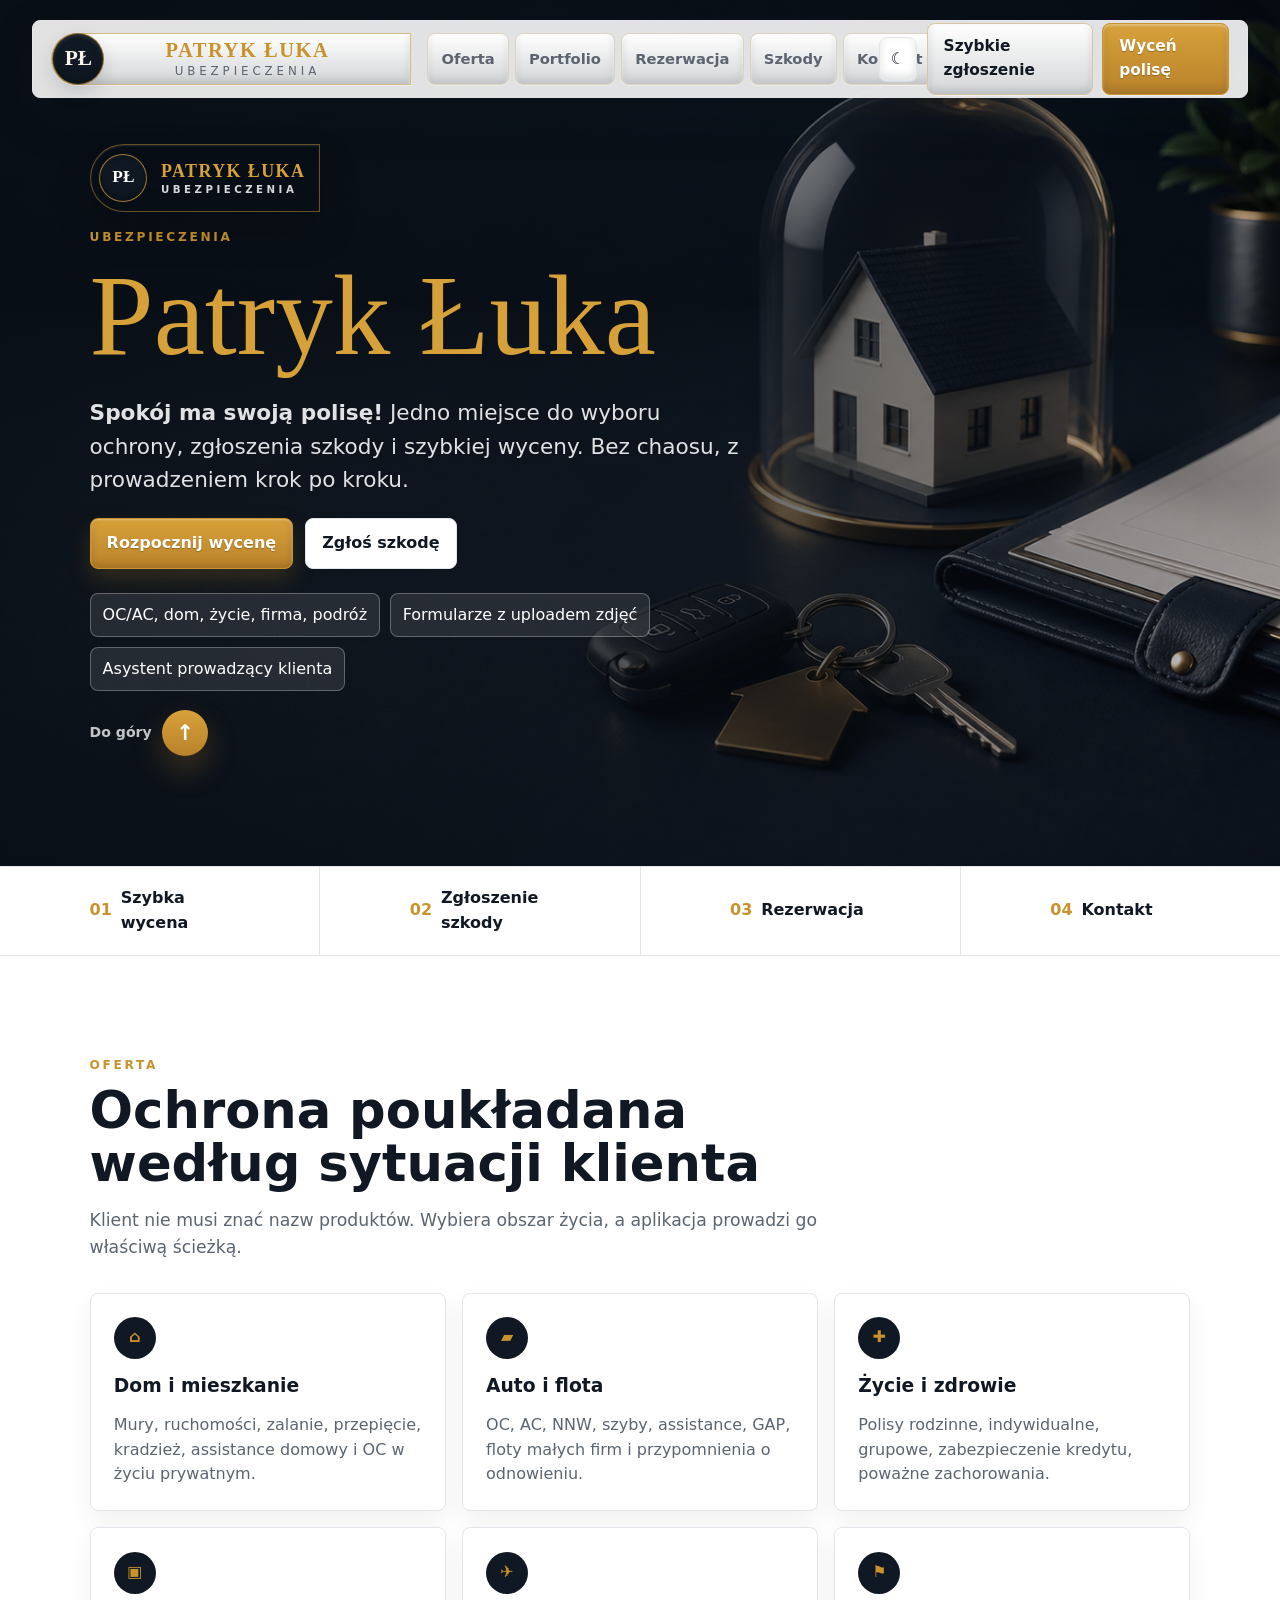
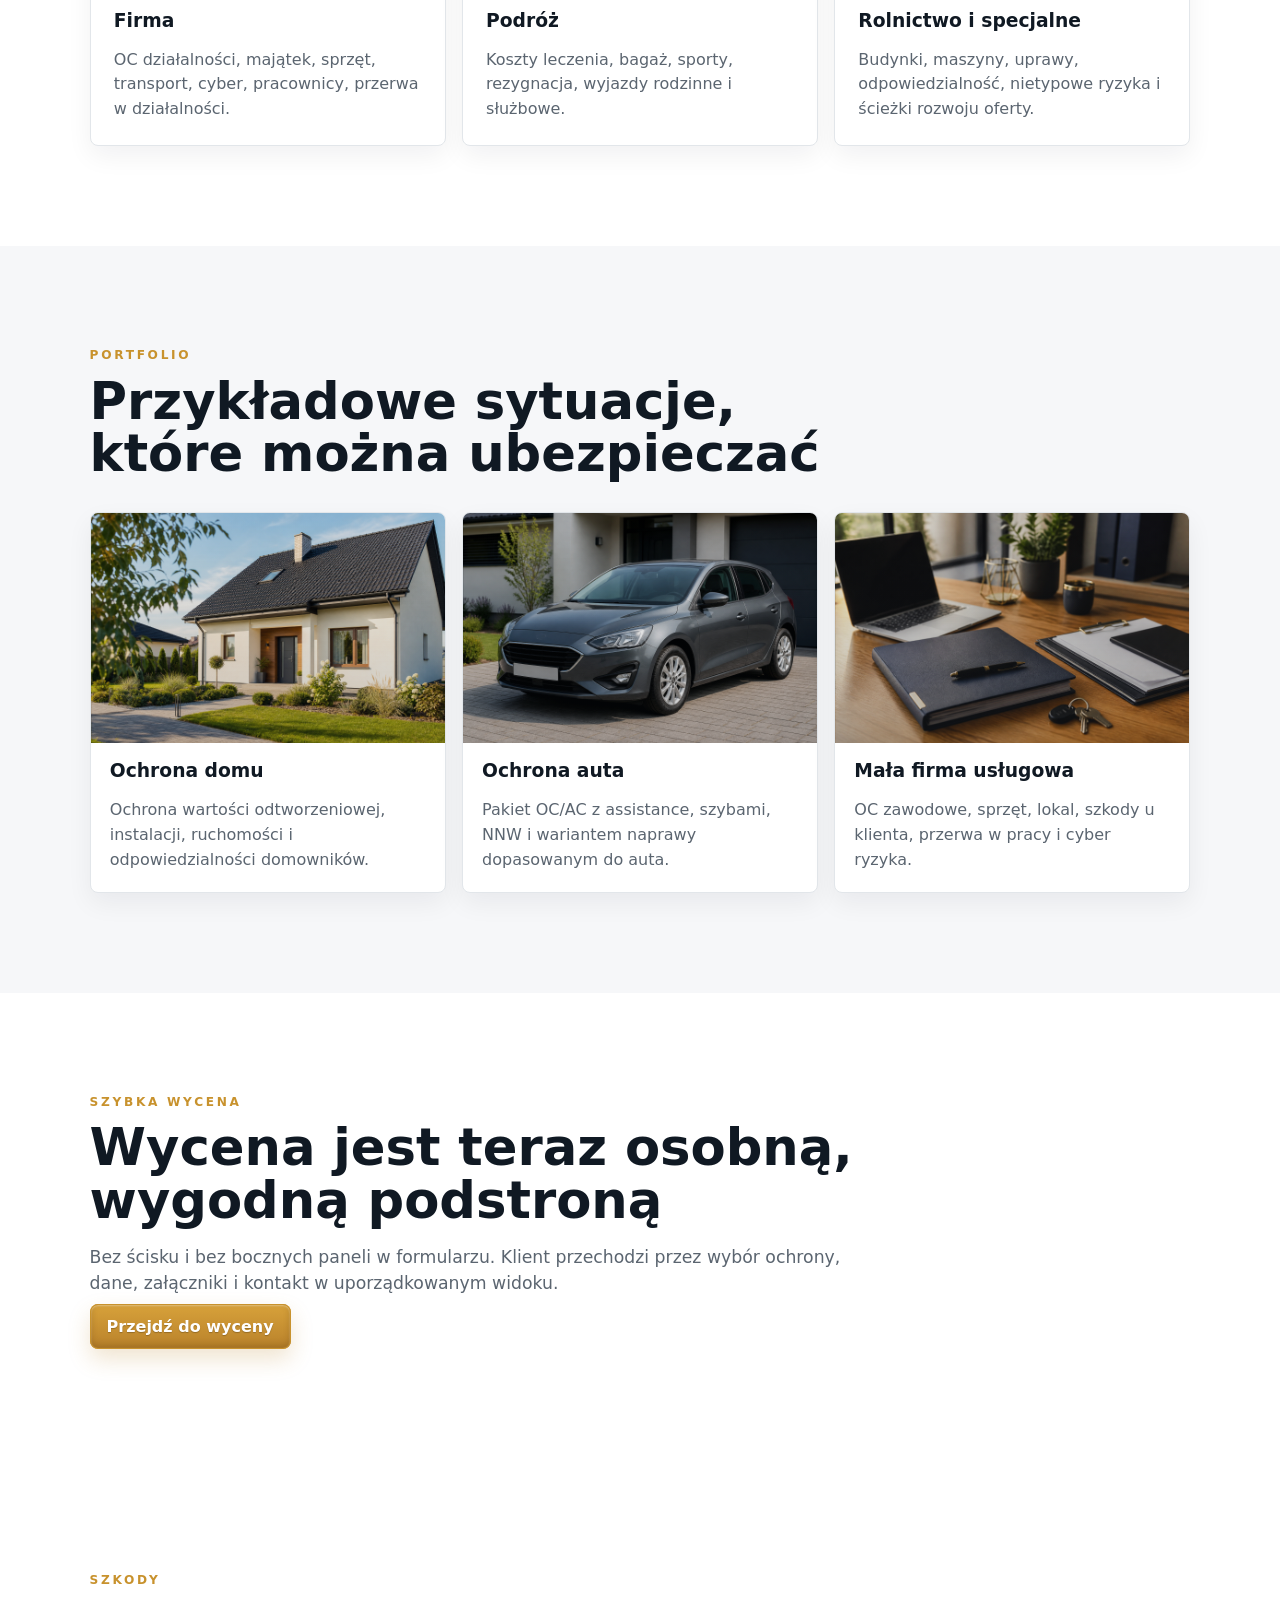
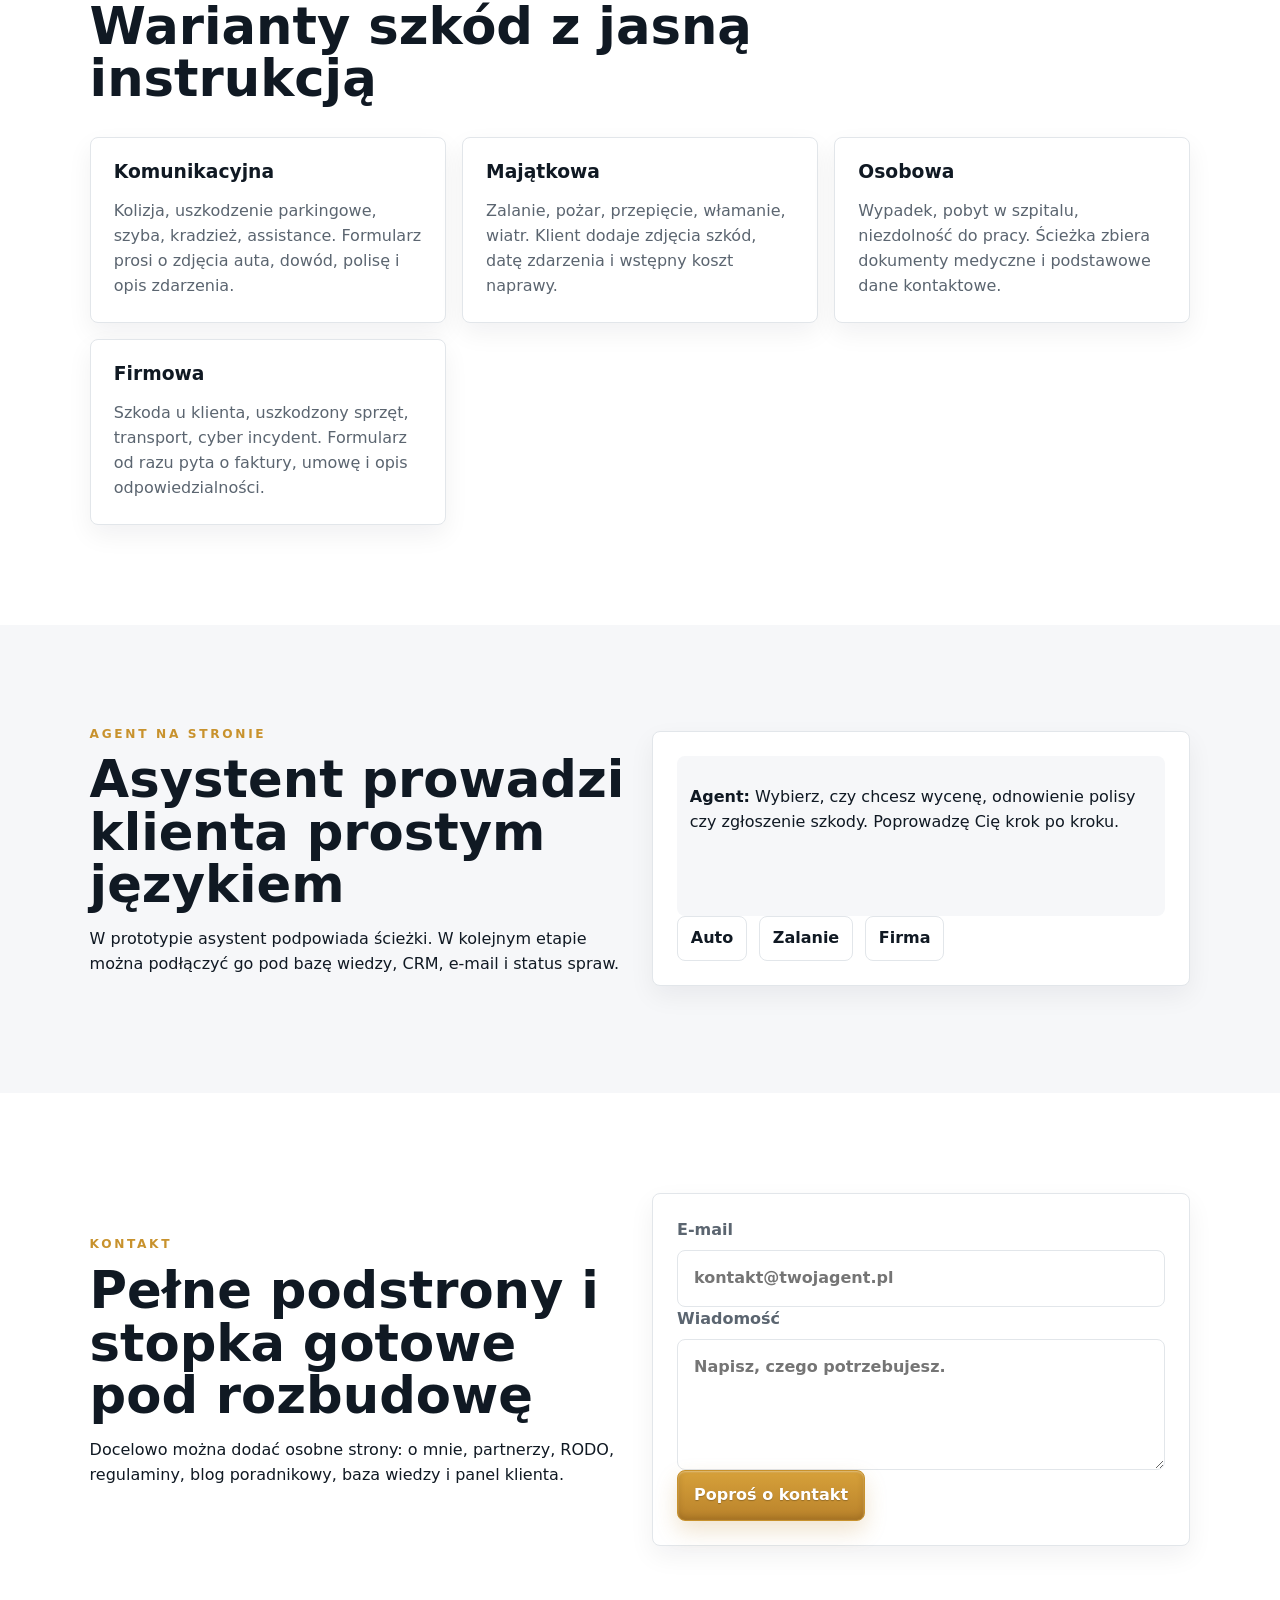
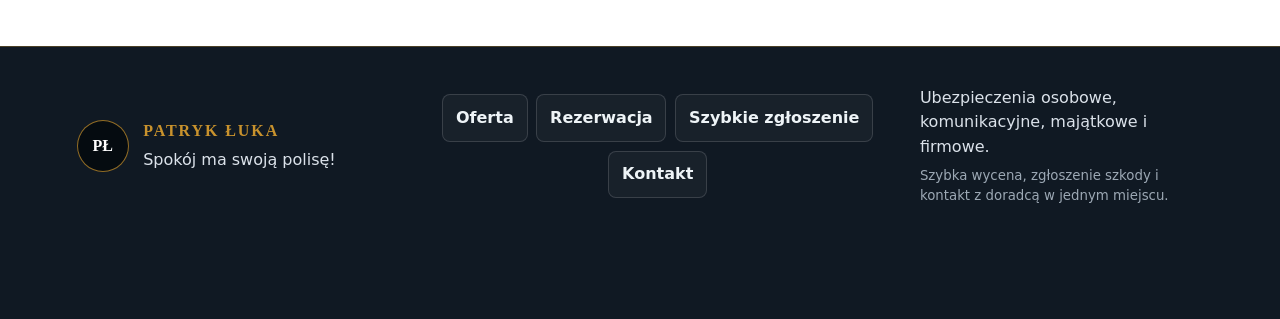
==== commit 0fd734f4: "Remove quote link from main navigation" ====
--- a/index.html
+++ b/index.html
@@ -23,7 +23,6 @@
       <nav class="desktop-nav" aria-label="Menu główne">
         <a href="oferta.html">Oferta</a>
         <a href="portfolio.html">Portfolio</a>
-        <a href="wycena.html">Szybka wycena</a>
         <a href="rezerwacja.html">Rezerwacja</a>
         <a href="szkody.html">Szkody</a>
         <a href="kontakt.html">Kontakt</a>
@@ -184,7 +183,6 @@
     <nav class="bottom-nav" aria-label="Menu mobilne">
       <a href="index.html">Start</a>
       <a href="oferta.html">Oferta</a>
-      <a href="wycena.html">Wycena</a>
       <a href="rezerwacja.html">Rezerwacja</a>
       <a href="kontakt.html">Kontakt</a>
     </nav>
@@ -199,7 +197,6 @@
       </div>
       <nav class="footer-links" aria-label="Linki w stopce">
         <a href="oferta.html">Oferta</a>
-        <a href="wycena.html">Wycena</a>
         <a href="rezerwacja.html">Rezerwacja</a>
         <a href="zgloszenie.html">Szybkie zgłoszenie</a>
         <a href="kontakt.html">Kontakt</a>
--- a/styles.css
+++ b/styles.css
@@ -1080,7 +1080,7 @@
     width: min(100dvw, 390px);
     max-width: min(100dvw, 390px);
     transform: none;
-    grid-template-columns: repeat(5, minmax(0, 1fr));
+    grid-template-columns: repeat(4, minmax(0, 1fr));
   }
   .bottom-nav a {
     font-size: .68rem;
